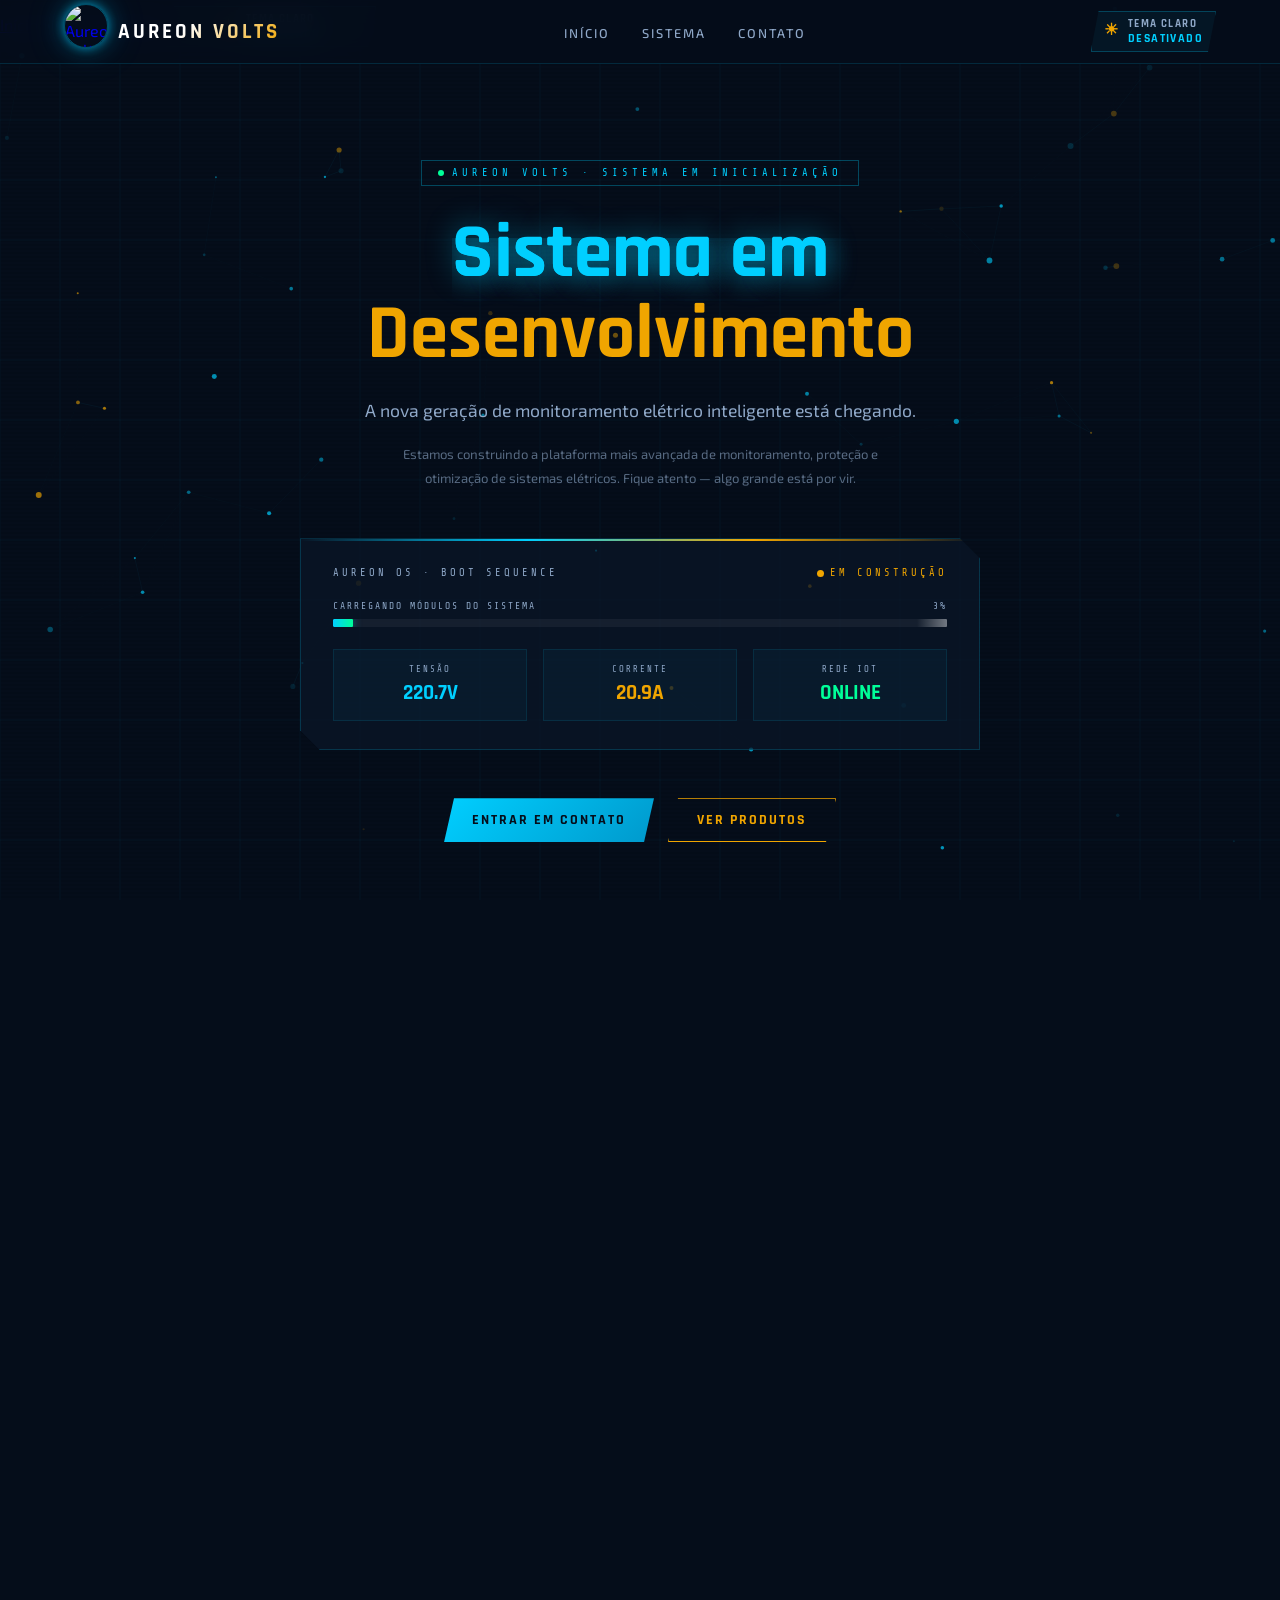
==== empresa.html @ a520a22d "Create empresa.html" ====
<!DOCTYPE html>
<html lang="pt-BR">

<head>
  <meta charset="UTF-8">
  <meta name="viewport" content="width=device-width, initial-scale=1.0, user-scalable=no">
  <title>Sistema em Desenvolvimento — Aureon Volts</title>
  <style>
    @import url('https://fonts.googleapis.com/css2?family=Rajdhani:wght@400;500;600;700&family=Exo+2:wght@300;400;500;600;700&family=Share+Tech+Mono&display=swap');

    :root {
      --electric: #00CFFF;
      --navy: #050D1A;
      --navy2: #0A1829;
      --navy3: #0F2240;
      --green: #00FF99;
      --gold: #F0A500;
      --red: #FF4D6A;
      --white: #fff;
      --gray: #8FA8C8;
      --glow-e: 0 0 12px rgba(0, 207, 255, 0.7), 0 0 40px rgba(0, 207, 255, 0.3);
      --glow-g: 0 0 12px rgba(0, 255, 153, 0.7), 0 0 40px rgba(0, 255, 153, 0.3);
      --glow-r: 0 0 12px rgba(255, 77, 106, 0.8), 0 0 40px rgba(255, 77, 106, 0.35);
    }

    *,
    *::before,
    *::after {
      box-sizing: border-box;
      margin: 0;
      padding: 0;
    }

    html,
    body {
      width: 100%;
      height: 100%;
      overflow-x: hidden;
    }

    body {
      font-family: 'Exo 2', sans-serif;
      background: var(--navy);
      color: var(--white);
    }

    /* ── BG CANVAS ── */
    #bgCanvas {
      position: fixed;
      top: 0;
      left: 0;
      width: 100%;
      height: 100%;
      z-index: 0;
      pointer-events: none;
    }

    /* ── NAV ── */
    nav {
      position: fixed;
      top: 0;
      left: 0;
      right: 0;
      z-index: 200;
      display: flex;
      align-items: center;
      justify-content: space-between;
      padding: 0 5%;
      height: 64px;
      background: rgba(5, 13, 26, 0.9);
      backdrop-filter: blur(14px);
      border-bottom: 1px solid rgba(0, 207, 255, 0.15);
    }

    .nav-logo {
      display: flex;
      align-items: center;
      gap: 10px;
      text-decoration: none;
    }

    .nav-logo img {
      width: 44px;
      height: 44px;
      border-radius: 50%;
      object-fit: cover;

      border: 1px solid rgba(0, 207, 255, 0.35);

      box-shadow:
        0 0 10px rgba(0, 207, 255, 0.6),
        0 0 25px rgba(0, 207, 255, 0.3),
        0 0 45px rgba(0, 207, 255, 0.15);

      transition: all 0.3s ease;
    }

    .nav-logo img:hover {
      transform: scale(1.08);
      box-shadow:
        0 0 15px rgba(0, 207, 255, 0.9),
        0 0 35px rgba(0, 207, 255, 0.5),
        0 0 70px rgba(0, 207, 255, 0.25);
    }

    .nav-brand {
      font-family: 'Rajdhani', sans-serif;
      font-size: 1.3rem;
      font-weight: 700;
      letter-spacing: 3px;
      background: linear-gradient(135deg, #fff 40%, var(--gold));
      -webkit-background-clip: text;
      background-clip: text;
      -webkit-text-fill-color: transparent;
      text-transform: uppercase;
    }

    .nav-links {
      display: flex;
      gap: 32px;
      list-style: none;
    }

    .nav-links a {
      color: var(--gray);
      text-decoration: none;
      font-size: 0.8rem;
      font-weight: 500;
      letter-spacing: 2px;
      text-transform: uppercase;
      transition: color 0.3s;
      position: relative;
    }

    .nav-links a::after {
      content: '';
      position: absolute;
      bottom: -4px;
      left: 0;
      right: 100%;
      height: 1px;
      background: var(--electric);
      transition: right 0.3s;
    }

    .nav-links a:hover {
      color: var(--electric);
    }

    .nav-links a:hover::after {
      right: 0;
      box-shadow: var(--glow-e);
    }

    .nav-hbg {
      display: none;
      flex-direction: column;
      gap: 5px;
      cursor: pointer;
    }

    .nav-hbg span {
      display: block;
      width: 22px;
      height: 2px;
      background: var(--electric);
      transition: all 0.3s;
    }

    /* ── HERO ── */
    #hero {
      position: relative;
      z-index: 1;
      min-height: 100vh;
      display: flex;
      align-items: center;
      justify-content: center;
      padding: 80px 5% 40px;
      text-align: center;
      flex-direction: column;
    }

    .hero-badge {
      display: inline-flex;
      align-items: center;
      gap: 8px;
      font-family: 'Share Tech Mono', monospace;
      font-size: 0.65rem;
      letter-spacing: 4px;
      color: var(--electric);
      border: 1px solid rgba(0, 207, 255, 0.3);
      padding: 6px 16px;
      margin-bottom: 28px;
      animation: badge-pulse 3s ease-in-out infinite;
    }

    .badge-dot {
      width: 6px;
      height: 6px;
      border-radius: 50%;
      background: var(--green);
      animation: blink 1.5s infinite;
    }

    @keyframes badge-pulse {

      0%,
      100% {
        box-shadow: 0 0 0 rgba(0, 207, 255, 0);
      }

      50% {
        box-shadow: 0 0 20px rgba(0, 207, 255, 0.3);
      }
    }

    @keyframes blink {

      0%,
      100% {
        opacity: 1;
      }

      50% {
        opacity: 0.2;
      }
    }

    @media (max-width: 768px) {
      .nav-logo img {
        width: 38px;
        height: 38px;
      }
    }

    .hero-title {
      font-family: 'Rajdhani', sans-serif;
      font-size: clamp(2.6rem, 6vw, 5.5rem);
      font-weight: 700;
      line-height: 1.05;
      margin-bottom: 20px;
    }

    .hero-title .t-electric {
      color: var(--electric);
      text-shadow: 0 0 30px rgba(0, 207, 255, 0.4);
    }

    .hero-title .t-gold {
      color: var(--gold);
    }

    .hero-title .glitch {
      position: relative;
      display: inline-block;
    }

    .hero-title .glitch::before,
    .hero-title .glitch::after {
      content: attr(data-text);
      position: absolute;
      top: 0;
      left: 0;
      width: 100%;
    }

    .hero-title .glitch::before {
      color: var(--electric);
      clip: rect(24px, 550px, 90px, 0);
      animation: glitch1 4s infinite;
    }

    .hero-title .glitch::after {
      color: var(--red);
      clip: rect(85px, 550px, 140px, 0);
      animation: glitch2 4s infinite;
    }

    @keyframes glitch1 {

      0%,
      94% {
        clip: rect(0, 0, 0, 0);
        transform: none;
        opacity: 0;
      }

      95% {
        clip: rect(20px, 900px, 50px, 0);
        transform: translate(-2px);
        opacity: 0.8;
      }

      96% {
        clip: rect(60px, 900px, 90px, 0);
        transform: translate(2px);
        opacity: 0.8;
      }

      97% {
        clip: rect(30px, 900px, 70px, 0);
        transform: translate(-1px);
        opacity: 0.6;
      }

      100% {
        clip: rect(0, 0, 0, 0);
        opacity: 0;
      }
    }

    @keyframes glitch2 {

      0%,
      96% {
        clip: rect(0, 0, 0, 0);
        transform: none;
        opacity: 0;
      }

      97% {
        clip: rect(50px, 900px, 80px, 0);
        transform: translate(2px);
        opacity: 0.7;
      }

      98% {
        clip: rect(10px, 900px, 40px, 0);
        transform: translate(-2px);
        opacity: 0.7;
      }

      100% {
        clip: rect(0, 0, 0, 0);
        opacity: 0;
      }
    }

    .hero-sub {
      font-size: clamp(0.9rem, 2vw, 1.1rem);
      color: var(--gray);
      line-height: 1.8;
      max-width: 640px;
      margin: 0 auto 16px;
    }

    .hero-desc {
      font-size: 0.82rem;
      color: rgba(143, 168, 200, 0.6);
      line-height: 1.8;
      max-width: 520px;
      margin: 0 auto 48px;
    }

    .footer-logo {
      width: 50px;
      height: 50px;
      border-radius: 50%;
      object-fit: cover;

      box-shadow:
        0 0 12px rgba(0, 207, 255, 0.5),
        0 0 30px rgba(0, 207, 255, 0.2);
    }

    /* ── DASHBOARD PANEL ── */
    .dashboard {
      background: rgba(10, 24, 41, 0.7);
      border: 1px solid rgba(0, 207, 255, 0.18);
      padding: 28px 32px;
      max-width: 680px;
      width: 100%;
      margin: 0 auto 48px;
      position: relative;
      clip-path: polygon(0 0, calc(100% - 20px) 0, 100% 20px, 100% 100%, 20px 100%, 0 calc(100% - 20px));
    }

    .dashboard::before {
      content: '';
      position: absolute;
      top: 0;
      left: 0;
      right: 0;
      height: 2px;
      background: linear-gradient(90deg, transparent, var(--electric), var(--gold), transparent);
    }

    .dash-header {
      display: flex;
      align-items: center;
      justify-content: space-between;
      margin-bottom: 22px;
      font-family: 'Share Tech Mono', monospace;
      font-size: 0.65rem;
      letter-spacing: 3px;
      color: var(--gray);
    }

    .dash-status {
      display: flex;
      align-items: center;
      gap: 6px;
      color: var(--gold);
    }

    .dash-status-dot {
      width: 7px;
      height: 7px;
      border-radius: 50%;
      background: var(--gold);
      animation: blink 2s infinite;
    }

    .progress-label {
      display: flex;
      justify-content: space-between;
      align-items: center;
      font-family: 'Share Tech Mono', monospace;
      font-size: 0.6rem;
      letter-spacing: 2px;
      color: var(--gray);
      margin-bottom: 8px;
    }

    .progress-track {
      width: 100%;
      height: 8px;
      background: rgba(255, 255, 255, 0.05);
      border-radius: 1px;
      overflow: hidden;
      margin-bottom: 22px;
      position: relative;
    }

    .progress-fill {
      height: 100%;
      width: 0%;
      background: linear-gradient(90deg, var(--electric), var(--green));
      border-radius: 1px;
      transition: width 0.4s ease;
      box-shadow: 0 0 8px rgba(0, 207, 255, 0.5);
    }

    .progress-scan {
      position: absolute;
      top: 0;
      right: 0;
      width: 30px;
      height: 100%;
      background: linear-gradient(90deg, transparent, rgba(255, 255, 255, 0.4));
      animation: scan 2s linear infinite;
    }

    @keyframes scan {
      0% {
        right: 100%;
      }

      100% {
        right: -30px;
      }
    }

    .dash-metrics {
      display: grid;
      grid-template-columns: repeat(3, 1fr);
      gap: 16px;
    }

    .metric {
      background: rgba(0, 207, 255, 0.04);
      border: 1px solid rgba(0, 207, 255, 0.1);
      padding: 14px 12px;
      text-align: center;
      transition: border-color 0.3s;
    }

    .metric:hover {
      border-color: rgba(0, 207, 255, 0.3);
    }

    .metric-lbl {
      font-family: 'Share Tech Mono', monospace;
      font-size: 0.56rem;
      letter-spacing: 2px;
      color: var(--gray);
      margin-bottom: 6px;
      text-transform: uppercase;
    }

    .metric-val {
      font-family: 'Rajdhani', sans-serif;
      font-size: 1.3rem;
      font-weight: 700;
      color: var(--electric);
    }

    .metric-val.gv {
      color: var(--green);
    }

    .metric-val.ov {
      color: var(--gold);
    }

    .hero-btns {
      display: flex;
      gap: 14px;
      justify-content: center;
      flex-wrap: wrap;
      margin-bottom: 32px;
    }

    .btn-p {
      padding: 13px 28px;
      background: linear-gradient(135deg, var(--electric), var(--electric-dim, #0099CC));
      color: var(--navy);
      font-family: 'Rajdhani', sans-serif;
      font-size: 0.85rem;
      font-weight: 700;
      letter-spacing: 2px;
      text-transform: uppercase;
      border: none;
      cursor: pointer;
      clip-path: polygon(10px 0%, 100% 0%, calc(100% - 10px) 100%, 0% 100%);
      transition: all 0.3s;
      text-decoration: none;
      display: inline-block;
    }

    .btn-p:hover {
      box-shadow: var(--glow-e);
      transform: translateY(-2px);
    }

    .btn-s {
      padding: 12px 28px;
      background: transparent;
      color: var(--gold);
      font-family: 'Rajdhani', sans-serif;
      font-size: 0.85rem;
      font-weight: 700;
      letter-spacing: 2px;
      text-transform: uppercase;
      cursor: pointer;
      border: 1px solid var(--gold);
      clip-path: polygon(10px 0%, 100% 0%, calc(100% - 10px) 100%, 0% 100%);
      transition: all 0.3s;
      text-decoration: none;
      display: inline-block;
    }

    .btn-s:hover {
      background: rgba(240, 165, 0, 0.1);
      box-shadow: var(--glow-g);
      transform: translateY(-2px);
    }

    /* ── GAME SECTION ── */
    #game-section {
      position: relative;
      z-index: 1;
      padding: 80px 5% 60px;
      background: linear-gradient(180deg, var(--navy) 0%, #030810 100%);
    }

    .section-label {
      font-family: 'Share Tech Mono', monospace;
      font-size: 0.68rem;
      letter-spacing: 4px;
      color: var(--electric);
      text-transform: uppercase;
      margin-bottom: 14px;
      display: flex;
      align-items: center;
      gap: 12px;
    }

    .section-label::before,
    .section-label::after {
      content: '';
      flex: 1;
      height: 1px;
      background: linear-gradient(90deg, var(--electric), transparent);
    }

    .section-label::after {
      background: linear-gradient(90deg, transparent, var(--electric));
    }

    .section-title {
      font-family: 'Rajdhani', sans-serif;
      font-size: clamp(1.6rem, 3vw, 2.6rem);
      font-weight: 700;
      text-align: center;
      margin-bottom: 8px;
    }

    .section-title span {
      color: var(--electric);
    }

    .section-sub {
      text-align: center;
      color: var(--gray);
      font-size: 0.85rem;
      margin-bottom: 40px;
    }

    /* GAME CONTROLS INFO */
    .game-controls-info {
      display: flex;
      align-items: center;
      justify-content: center;
      gap: 20px;
      flex-wrap: wrap;
      margin-bottom: 24px;
    }

    .ctrl-chip {
      display: flex;
      align-items: center;
      gap: 8px;
      font-family: 'Share Tech Mono', monospace;
      font-size: 0.6rem;
      letter-spacing: 2px;
      color: var(--gray);
      background: rgba(0, 207, 255, 0.05);
      border: 1px solid rgba(0, 207, 255, 0.12);
      padding: 6px 14px;
    }

    .ctrl-key {
      background: rgba(0, 207, 255, 0.1);
      border: 1px solid rgba(0, 207, 255, 0.3);
      padding: 2px 8px;
      color: var(--electric);
      font-size: 0.65rem;
    }

    /* GAME CONTAINER */
    .game-wrapper {
      max-width: 900px;
      margin: 0 auto;
      background: rgba(3, 8, 16, 0.95);
      border: 1px solid rgba(0, 207, 255, 0.2);
      position: relative;
      overflow: hidden;
      clip-path: polygon(0 0, calc(100% - 24px) 0, 100% 24px, 100% 100%, 24px 100%, 0 calc(100% - 24px));
    }

    .game-wrapper::before {
      content: '';
      position: absolute;
      top: 0;
      left: 0;
      right: 0;
      height: 3px;
      background: linear-gradient(90deg, transparent, var(--electric), var(--green), var(--electric), transparent);
      animation: topline 3s linear infinite;
    }

    @keyframes topline {
      0% {
        opacity: 1;
      }

      50% {
        opacity: 0.5;
      }

      100% {
        opacity: 1;
      }
    }

    /* Game HUD */
    .game-hud {
      display: flex;
      align-items: center;
      justify-content: space-between;
      padding: 10px 20px;
      background: rgba(0, 0, 0, 0.4);
      border-bottom: 1px solid rgba(0, 207, 255, 0.1);
      font-family: 'Share Tech Mono', monospace;
      font-size: 0.65rem;
    }

    .hud-score {
      color: var(--electric);
      letter-spacing: 3px;
    }

    .hud-best {
      color: var(--gold);
      letter-spacing: 3px;
    }

    .hud-level {
      color: var(--green);
      letter-spacing: 3px;
    }

    /* Game Canvas */
    #gameCanvas {
      display: block;
      width: 100%;
      height: 220px;
      cursor: pointer;
      -webkit-tap-highlight-color: transparent;
    }

    /* DIAG OVERLAY */
    .diag-overlay {
      position: absolute;
      top: 0;
      left: 0;
      width: 100%;
      height: 100%;
      background: rgba(3, 8, 16, 0.95);
      z-index: 10;
      display: flex;
      flex-direction: column;
      align-items: center;
      justify-content: center;
      padding: 24px;
    }

    .diag-title {
      font-family: 'Rajdhani', sans-serif;
      font-size: 1.4rem;
      font-weight: 700;
      color: var(--electric);
      letter-spacing: 3px;
      margin-bottom: 18px;
      text-align: center;
    }

    .diag-lines {
      width: 100%;
      max-width: 400px;
      display: flex;
      flex-direction: column;
      gap: 6px;
      margin-bottom: 24px;
    }

    .diag-line {
      display: flex;
      align-items: center;
      gap: 10px;
      font-family: 'Share Tech Mono', monospace;
      font-size: 0.6rem;
      letter-spacing: 2px;
      color: var(--gray);
    }

    .diag-bar-track {
      flex: 1;
      height: 3px;
      background: rgba(255, 255, 255, 0.05);
      border-radius: 1px;
      overflow: hidden;
    }

    .diag-bar-fill {
      height: 100%;
      width: 0%;
      background: var(--electric);
      border-radius: 1px;
      transition: width 0.4s ease;
    }

    .diag-bar-fill.gold {
      background: var(--gold);
    }

    .diag-bar-fill.green {
      background: var(--green);
    }

    .diag-start-btn {
      padding: 14px 36px;
      background: linear-gradient(135deg, var(--electric), #0099CC);
      color: var(--navy);
      font-family: 'Rajdhani', sans-serif;
      font-size: 1rem;
      font-weight: 700;
      letter-spacing: 3px;
      text-transform: uppercase;
      border: none;
      cursor: pointer;
      clip-path: polygon(12px 0%, 100% 0%, calc(100% - 12px) 100%, 0% 100%);
      transition: all 0.3s;
      animation: pulse-btn 2s ease-in-out infinite;
    }

    .diag-start-btn:hover {
      box-shadow: var(--glow-e);
      transform: scale(1.04);
      animation: none;
    }

    @keyframes pulse-btn {

      0%,
      100% {
        box-shadow: none;
      }

      50% {
        box-shadow: var(--glow-e);
      }
    }

    /* GAME OVER OVERLAY */
    .gameover-overlay {
      position: absolute;
      top: 0;
      left: 0;
      width: 100%;
      height: 100%;
      background: rgba(3, 8, 16, 0.96);
      z-index: 10;
      display: none;
      flex-direction: column;
      align-items: center;
      justify-content: center;
      padding: 24px;
    }

    .gameover-overlay.show {
      display: flex;
    }

    .go-glitch {
      font-family: 'Rajdhani', sans-serif;
      font-size: 1.8rem;
      font-weight: 700;
      color: var(--red);
      letter-spacing: 4px;
      text-align: center;
      margin-bottom: 8px;
      animation: go-glitch 0.3s steps(2) infinite;
    }

    @keyframes go-glitch {
      0% {
        clip-path: polygon(0 0, 100% 0, 100% 33%, 0 33%);
        transform: translate(-2px);
      }

      33% {
        clip-path: polygon(0 33%, 100% 33%, 100% 66%, 0 66%);
        transform: translate(2px);
      }

      66% {
        clip-path: polygon(0 66%, 100% 66%, 100% 100%, 0 100%);
        transform: none;
      }
    }

    .go-sub {
      font-family: 'Share Tech Mono', monospace;
      font-size: 0.65rem;
      color: var(--gray);
      letter-spacing: 3px;
      margin-bottom: 20px;
    }

    .go-scores {
      display: flex;
      gap: 32px;
      margin-bottom: 24px;
    }

    .go-score-item {
      text-align: center;
    }

    .go-score-val {
      font-family: 'Rajdhani', sans-serif;
      font-size: 1.8rem;
      font-weight: 700;
      color: var(--electric);
    }

    .go-score-lbl {
      font-family: 'Share Tech Mono', monospace;
      font-size: 0.55rem;
      color: var(--gray);
      letter-spacing: 2px;
    }

    .restart-btn {
      padding: 12px 32px;
      background: transparent;
      color: var(--electric);
      font-family: 'Rajdhani', sans-serif;
      font-size: 0.9rem;
      font-weight: 700;
      letter-spacing: 3px;
      text-transform: uppercase;
      cursor: pointer;
      border: 1px solid var(--electric);
      clip-path: polygon(10px 0%, 100% 0%, calc(100% - 10px) 100%, 0% 100%);
      transition: all 0.3s;
    }

    .restart-btn:hover {
      background: rgba(0, 207, 255, 0.1);
      box-shadow: var(--glow-e);
    }

    /* GAME GROUND FX */
    .game-ground {
      height: 28px;
      background: rgba(0, 0, 0, 0.3);
      border-top: 1px solid rgba(0, 207, 255, 0.15);
      overflow: hidden;
      position: relative;
    }

    .ground-circuit {
      position: absolute;
      top: 0;
      left: 0;
      width: 200%;
      height: 100%;
      background: repeating-linear-gradient(90deg, transparent, transparent 40px, rgba(0, 207, 255, 0.08) 40px, rgba(0, 207, 255, 0.08) 41px);
      animation: ground-scroll 4s linear infinite;
    }

    @keyframes ground-scroll {
      0% {
        transform: translateX(0);
      }

      100% {
        transform: translateX(-50%);
      }
    }

    /* ── SCANLINES overlay ── */
    .scanlines {
      position: fixed;
      top: 0;
      left: 0;
      width: 100%;
      height: 100%;
      z-index: 0;
      pointer-events: none;
      background: repeating-linear-gradient(0deg, transparent, transparent 2px, rgba(0, 0, 0, 0.04) 2px, rgba(0, 0, 0, 0.04) 4px);
    }

    /* ── FOOTER ── */
    footer {
      position: relative;
      z-index: 1;
      background: rgba(5, 13, 26, 0.97);
      border-top: 1px solid rgba(0, 207, 255, 0.1);
      padding: 32px 5%;
      text-align: center;
    }

    .footer-logo {
      display: flex;
      align-items: center;
      justify-content: center;
      gap: 10px;
      margin-bottom: 12px;
    }

    .footer-logo img {
      height: 36px;
      width: 36px;
      object-fit: contain;
    }

    .footer-slogan {
      font-family: 'Share Tech Mono', monospace;
      font-size: 0.62rem;
      letter-spacing: 3px;
      color: var(--electric);
      opacity: 0.7;
      margin-bottom: 16px;
    }

    .footer-links {
      display: flex;
      gap: 24px;
      justify-content: center;
      flex-wrap: wrap;
      margin-bottom: 16px;
    }

    .footer-links a {
      color: var(--gray);
      text-decoration: none;
      font-size: 0.78rem;
      transition: color 0.2s;
    }

    .footer-links a:hover {
      color: var(--electric);
    }

    .footer-copy {
      font-family: 'Share Tech Mono', monospace;
      font-size: 0.6rem;
      color: rgba(143, 168, 200, 0.35);
      letter-spacing: 2px;
    }

    /* ── RESPONSIVE ── */
    @media(max-width:640px) {
      .nav-links {
        display: none;
      }

      .nav-hbg {
        display: flex;
      }

      .dash-metrics {
        grid-template-columns: repeat(3, 1fr);
      }

      #gameCanvas {
        height: 180px;
      }

      .go-scores {
        gap: 20px;
      }
    }
  
    /* === AUREON MOBILE + THEME FIXES === */
    .theme-toggle {
      display: inline-flex;
      align-items: center;
      gap: 9px;
      min-height: 36px;
      padding: 7px 12px;
      border: 1px solid rgba(0, 207, 255, 0.25);
      background: rgba(0, 207, 255, 0.05);
      color: var(--white);
      font-family: 'Rajdhani', sans-serif;
      font-weight: 700;
      letter-spacing: 1.4px;
      text-transform: uppercase;
      cursor: pointer;
      transition: all 0.25s ease;
      clip-path: polygon(8px 0%, 100% 0%, calc(100% - 8px) 100%, 0% 100%);
      -webkit-tap-highlight-color: transparent;
    }

    .theme-toggle:hover {
      border-color: var(--electric);
      background: rgba(0, 207, 255, 0.1);
      box-shadow: 0 0 18px rgba(0, 207, 255, 0.18);
    }

    .theme-icon {
      color: var(--gold);
      font-size: 1rem;
      line-height: 1;
    }

    .theme-copy {
      display: flex;
      flex-direction: column;
      align-items: flex-start;
      line-height: 1;
      gap: 3px;
    }

    .theme-copy span {
      font-size: 0.66rem;
      color: var(--gray);
    }

    .theme-copy strong {
      font-size: 0.72rem;
      color: var(--electric);
    }

    .mobile-theme-toggle {
      margin-top: 6px;
      min-width: 210px;
      justify-content: center;
    }

    body.light-theme {
      --navy: #F4F8FC;
      --navy-mid: #FFFFFF;
      --navy-light: #E7F0FA;
      --white: #071321;
      --gray: #415B78;
      --glow-blue: 0 0 18px rgba(0, 153, 204, 0.2), 0 0 44px rgba(0, 153, 204, 0.1);
      --glow-gold: 0 0 18px rgba(184, 122, 0, 0.22), 0 0 44px rgba(184, 122, 0, 0.1);
      background: var(--navy);
      color: var(--white);
    }

    body.light-theme nav,
    body.light-theme footer {
      background: rgba(255, 255, 255, 0.92);
      border-color: rgba(0, 153, 204, 0.22);
    }

    body.light-theme .nav-mobile,
    body.light-theme .nav-mobile-overlay.open {
      background: rgba(244, 248, 252, 0.98);
    }

    body.light-theme .nav-brand {
      background: linear-gradient(135deg, #071321 38%, var(--gold));
      background-clip: text;
      -webkit-background-clip: text;
      -webkit-text-fill-color: transparent;
    }

    body.light-theme .card,
    body.light-theme .produto-card,
    body.light-theme .canal-card,
    body.light-theme .form-container,
    body.light-theme .rede-item,
    body.light-theme .indicator,
    body.light-theme .stat,
    body.light-theme .beneficio-card,
    body.light-theme .proximo-card,
    body.light-theme .launch-card,
    body.light-theme .dashboard,
    body.light-theme .dash-card,
    body.light-theme .demo-container,
    body.light-theme .demo-metric,
    body.light-theme .demo-chart-box,
    body.light-theme .alert-item {
      background: rgba(255, 255, 255, 0.82);
      border-color: rgba(0, 153, 204, 0.18);
    }

    body.light-theme .hero-grid-bg,
    body.light-theme .tech-grid {
      opacity: 0.7;
    }

    body.light-theme #particles-canvas,
    body.light-theme #bgCanvas {
      opacity: 0.22;
    }

    body.light-theme .btn-primary,
    body.light-theme .card-btn,
    body.light-theme .launch-btn,
    body.light-theme .btn-submit {
      color: #04101c;
    }

    body.light-theme .theme-toggle[aria-pressed='true'] {
      background: rgba(240, 165, 0, 0.12);
      border-color: rgba(240, 165, 0, 0.5);
    }

    nav .nav-hamburger,
    nav .nav-hbg {
      position: relative;
      z-index: 310;
      width: 34px;
      height: 34px;
      align-items: center;
      justify-content: center;
      border: 0;
      background: transparent;
      padding: 0;
      -webkit-tap-highlight-color: transparent;
    }

    .nav-hamburger.open span:nth-child(1),
    .nav-hbg.open span:nth-child(1) {
      transform: translateY(7px) rotate(45deg);
    }

    .nav-hamburger.open span:nth-child(2),
    .nav-hbg.open span:nth-child(2) {
      opacity: 0;
    }

    .nav-hamburger.open span:nth-child(3),
    .nav-hbg.open span:nth-child(3) {
      transform: translateY(-7px) rotate(-45deg);
    }

    .nav-mobile {
      z-index: 260;
    }

    body.menu-open {
      overflow: hidden;
    }

    .card-media {
      min-height: 190px;
    }

    .card-badge {
      max-width: calc(100% - 24px);
      white-space: nowrap;
      z-index: 3;
      transform-origin: top right;
    }

    .demo-super-title {
      display: block;
      max-width: min(900px, calc(100vw - 32px));
      margin-left: auto;
      margin-right: auto;
      overflow-wrap: anywhere;
      background-clip: text;
      -webkit-background-clip: text;
      color: var(--electric);
    }

    .boot-sequence {
      width: min(680px, 100%);
      margin: 0 auto;
    }

    .boot-progress {
      width: 100%;
      max-width: 680px;
      margin-left: auto;
      margin-right: auto;
      border-radius: 999px;
      box-shadow: inset 0 0 0 1px rgba(0, 207, 255, 0.14);
    }

    .boot-fill {
      max-width: 100%;
      border-radius: inherit;
    }

    @media (max-width: 900px) {
      nav .theme-toggle:not(.mobile-theme-toggle) {
        display: none;
      }
    }

    @media (max-width: 768px) {
      .nav-mobile {
        padding: 24px;
      }

      .nav-mobile.open {
        display: flex;
      }

      .nav-mobile a {
        text-align: center;
      }

      .card-media {
        height: 180px;
        min-height: 180px;
        padding-top: 30px;
      }

      .card-badge {
        top: 10px;
        right: 10px;
        font-size: 0.62rem;
        letter-spacing: 1px;
        padding: 4px 10px;
      }

      .card-badge.lancamento {
        animation-name: firePulseCompact;
      }

      .demo-super-title {
        font-size: clamp(1.35rem, 8vw, 2.2rem);
        letter-spacing: 2px;
        line-height: 1.1;
        padding: 0 6px;
      }

      .demo-super-sub {
        padding: 0 10px;
        font-size: 0.92rem;
      }

      .boot-line {
        font-size: 0.72rem;
        letter-spacing: 1.4px;
        line-height: 1.5;
      }

      .boot-progress {
        height: 7px;
      }
    }

    @keyframes firePulseCompact {
      0%, 100% {
        transform: scale(1);
        filter: brightness(1);
        box-shadow: 0 0 10px rgba(255, 90, 0, 0.38);
      }

      50% {
        transform: scale(1.025);
        filter: brightness(1.25) saturate(1.35);
        box-shadow: 0 0 18px rgba(255, 80, 0, 0.55);
      }
    }
  </style>
</head>

<body>

  <div class="scanlines"></div>
  <canvas id="bgCanvas"></canvas>

  <!-- ══ NAV ══ -->
  <nav>
    <a href="index.html" class="nav-logo">
      <img src="LOGO_PLACEHOLDER" alt="Aureon Volts" class="footer-logo">
      <span class="nav-brand">Aureon Volts</span>
    </a>
    <ul class="nav-links">
      <li><a href="index.html">Início</a></li>
      <li><a href="#game-section">Sistema</a></li>
      <li><a href="contato.html">Contato</a></li>
    </ul>
        <button class="theme-toggle" type="button" data-theme-toggle aria-pressed="false" aria-label="Ativar tema claro">
      <span class="theme-icon">☀</span>
      <span class="theme-copy"><span>Tema claro</span><strong class="theme-state">Desativado</strong></span>
    </button>
    <div class="nav-hbg" id="burger"><span></span><span></span><span></span></div>
  </nav>
  <div class="nav-mobile" id="mobileMenu">
    <a href="index.html" onclick="closeMobile()">Início</a>
    <a href="#game-section" onclick="closeMobile()">Sistema</a>
    <a href="contato.html" onclick="closeMobile()">Contato</a>
    <button class="theme-toggle mobile-theme-toggle" type="button" data-theme-toggle aria-pressed="false" aria-label="Ativar tema claro">
      <span class="theme-icon">☀</span>
      <span class="theme-copy"><span>Tema claro</span><strong class="theme-state">Desativado</strong></span>
    </button>
  </div>

  <!-- ══ HERO ══ -->
  <section id="hero">
    <div class="hero-badge">
      <span class="badge-dot"></span>
      AUREON VOLTS · SISTEMA EM INICIALIZAÇÃO
    </div>

    <h1 class="hero-title">
      <span class="glitch t-electric" data-text="Sistema em">Sistema em</span><br>
      <span class="t-gold">Desenvolvimento</span>
    </h1>

    <p class="hero-sub">A nova geração de monitoramento elétrico inteligente está chegando.</p>
    <p class="hero-desc">Estamos construindo a plataforma mais avançada de monitoramento, proteção e otimização de
      sistemas elétricos. Fique atento — algo grande está por vir.</p>

    <!-- Dashboard -->
    <div class="dashboard">
      <div class="dash-header">
        <span>AUREON OS · BOOT SEQUENCE</span>
        <span class="dash-status"><span class="dash-status-dot"></span> EM CONSTRUÇÃO</span>
      </div>
      <div class="progress-label">
        <span>CARREGANDO MÓDULOS DO SISTEMA</span>
        <span id="progPct">0%</span>
      </div>
      <div class="progress-track">
        <div class="progress-fill" id="progFill"></div>
        <div class="progress-scan"></div>
      </div>
      <div class="dash-metrics">
        <div class="metric">
          <div class="metric-lbl">Tensão</div>
          <div class="metric-val" id="m-tensao">—</div>
        </div>
        <div class="metric">
          <div class="metric-lbl">Corrente</div>
          <div class="metric-val ov" id="m-corrente">—</div>
        </div>
        <div class="metric">
          <div class="metric-lbl">Rede IoT</div>
          <div class="metric-val gv" id="m-iot">—</div>
        </div>
      </div>
    </div>

    <div class="hero-btns">
      <a href="contato.html" class="btn-p">Entrar em Contato</a>
      <a href="produtos.html" class="btn-s">Ver Produtos</a>
    </div>
  </section>

  <!-- ══ GAME SECTION ══ -->
  <section id="game-section">
    <div class="section-label">Mini Jogo Exclusivo</div>
    <h2 class="section-title">⚡ <span>Pulso Elétrico</span> Runner</h2>
    <p class="section-sub">Controle o pulso de energia e desvie das falhas elétricas enquanto o sistema finaliza o
      carregamento.</p>

    <div class="game-controls-info">
      <div class="ctrl-chip"><span class="ctrl-key">ESPAÇO</span> Pular</div>
      <div class="ctrl-chip"><span class="ctrl-key">↑</span> Pular</div>
      <div class="ctrl-chip"><span class="ctrl-key">TOQUE</span> Pular</div>
      <div class="ctrl-chip"><span class="ctrl-key">CLIQUE</span> Pular</div>
    </div>

    <div class="game-wrapper" id="gameWrapper">
      <!-- HUD -->
      <div class="game-hud">
        <span class="hud-score">EFICIÊNCIA: <span id="scoreDisplay">0</span></span>
        <span class="hud-level">NÍVEL: <span id="levelDisplay">1</span></span>
        <span class="hud-best">RECORDE: <span id="bestDisplay">0</span></span>
      </div>

      <!-- Canvas -->
      <canvas id="gameCanvas"></canvas>

      <!-- Ground decoration -->
      <div class="game-ground">
        <div class="ground-circuit"></div>
      </div>

      <!-- DIAGNOSTIC OVERLAY -->
      <div class="diag-overlay" id="diagOverlay">
        <div class="diag-title">⚡ DIAGNÓSTICO ENERGÉTICO</div>
        <div class="diag-lines">
          <div class="diag-line">
            <span style="width:120px;flex-shrink:0">REDE ELÉTRICA</span>
            <div class="diag-bar-track">
              <div class="diag-bar-fill" id="db1"></div>
            </div>
            <span id="db1v" style="width:34px;text-align:right">0%</span>
          </div>
          <div class="diag-line">
            <span style="width:120px;flex-shrink:0">TENSÃO ESTÁVEL</span>
            <div class="diag-bar-track">
              <div class="diag-bar-fill gold" id="db2"></div>
            </div>
            <span id="db2v" style="width:34px;text-align:right">0%</span>
          </div>
          <div class="diag-line">
            <span style="width:120px;flex-shrink:0">PROTEÇÃO ATIVA</span>
            <div class="diag-bar-track">
              <div class="diag-bar-fill green" id="db3"></div>
            </div>
            <span id="db3v" style="width:34px;text-align:right">0%</span>
          </div>
          <div class="diag-line">
            <span style="width:120px;flex-shrink:0">IoT SINCRONIZ.</span>
            <div class="diag-bar-track">
              <div class="diag-bar-fill" id="db4"></div>
            </div>
            <span id="db4v" style="width:34px;text-align:right">0%</span>
          </div>
        </div>
        <button class="diag-start-btn" id="startBtn">▶ INICIAR SIMULAÇÃO</button>
      </div>

      <!-- GAME OVER OVERLAY -->
      <div class="gameover-overlay" id="gameOver">
        <div class="go-glitch">FALHA DE SISTEMA</div>
        <div class="go-sub">DETECTADO · ERRO CRÍTICO NA REDE</div>
        <div class="go-scores">
          <div class="go-score-item">
            <div class="go-score-val" id="finalScore">0</div>
            <div class="go-score-lbl">EFICIÊNCIA</div>
          </div>
          <div class="go-score-item">
            <div class="go-score-val" id="finalBest">0</div>
            <div class="go-score-lbl">RECORDE</div>
          </div>
        </div>
        <button class="restart-btn" id="restartBtn">↺ REINICIAR REDE</button>
      </div>
    </div>
  </section>

  <!-- ══ FOOTER ══ -->
  <footer>
    <div class="footer-logo">
      <img src="LOGO_PLACEHOLDER" alt="Aureon Volts">
      <span class="nav-brand">Aureon Volts</span>
    </div>
    <div class="footer-slogan">MONITORAMENTO • PROTEÇÃO • OTIMIZAÇÃO</div>
    <div class="footer-links">
      <a href="index.html">Início</a>
      <a href="produtos.html">Produtos</a>
      <a href="contato.html">Contato</a>
      <a href="mailto:aureon.volts@gmail.com">aureon.volts@gmail.com</a>
      <a href="https://www.instagram.com/aureon.volts/" target="_blank">@aureon.volts</a>
    </div>
    <div class="footer-copy">© 2024 AUREON VOLTS · TODOS OS DIREITOS RESERVADOS · V2.4.1</div>
  </footer>

  <script>
    /* ════════════════════════════════
       LOGO INJECTION
    ════════════════════════════════ */
    const LOGO_URL = "https://i.ibb.co/Csp9CF32/imagem-2026-06-16-161133298.png";

    document.querySelectorAll('img[src="LOGO_PLACEHOLDER"]').forEach(img => {
      img.src = LOGO_URL;
    });
    /* ════════════════════════════════
       BG PARTICLES (IoT Graph style)
    ════════════════════════════════ */
    const bgC = document.getElementById('bgCanvas');
    const bgX = bgC.getContext('2d');
    let BW, BH;
    function resizeBg() {
      BW = bgC.width = window.innerWidth;
      BH = bgC.height = window.innerHeight;
    }
    resizeBg();
    window.addEventListener('resize', resizeBg);

    const nodes = [];
    for (let i = 0; i < 55; i++) {
      nodes.push({
        x: Math.random() * BW, y: Math.random() * BH,
        vx: (Math.random() - 0.5) * 0.35, vy: (Math.random() - 0.5) * 0.35,
        r: Math.random() * 2 + 1,
        c: Math.random() > 0.65 ? [240, 165, 0] : [0, 207, 255],
        pulse: Math.random() * Math.PI * 2
      });
    }
    function drawBg() {
      bgX.clearRect(0, 0, BW, BH);
      // subtle grid
      bgX.strokeStyle = 'rgba(0,207,255,0.04)';
      bgX.lineWidth = 1;
      for (let x = 0; x < BW; x += 60) { bgX.beginPath(); bgX.moveTo(x, 0); bgX.lineTo(x, BH); bgX.stroke(); }
      for (let y = 0; y < BH; y += 60) { bgX.beginPath(); bgX.moveTo(0, y); bgX.lineTo(BW, y); bgX.stroke(); }

      const t = Date.now() * 0.001;
      nodes.forEach(n => {
        n.x += n.vx; n.y += n.vy; n.pulse += 0.04;
        if (n.x < 0) n.x = BW; if (n.x > BW) n.x = 0;
        if (n.y < 0) n.y = BH; if (n.y > BH) n.y = 0;
        const alpha = 0.4 + 0.3 * Math.sin(n.pulse);
        bgX.beginPath(); bgX.arc(n.x, n.y, n.r, 0, Math.PI * 2);
        bgX.fillStyle = `rgba(${n.c[0]},${n.c[1]},${n.c[2]},${alpha})`;
        bgX.fill();
      });
      for (let i = 0; i < nodes.length; i++) {
        for (let j = i + 1; j < nodes.length; j++) {
          const dx = nodes[i].x - nodes[j].x, dy = nodes[i].y - nodes[j].y;
          const d = Math.sqrt(dx * dx + dy * dy);
          if (d < 130) {
            bgX.beginPath();
            bgX.strokeStyle = `rgba(0,207,255,${0.07 * (1 - d / 130)})`;
            bgX.lineWidth = 0.8;
            bgX.moveTo(nodes[i].x, nodes[i].y);
            bgX.lineTo(nodes[j].x, nodes[j].y);
            bgX.stroke();
          }
        }
      }
      requestAnimationFrame(drawBg);
    }
    drawBg();

    /* ════════════════════════════════
       DASHBOARD LIVE METRICS
    ════════════════════════════════ */
    function rnd(a, b, d = 1) { return (Math.random() * (b - a) + a).toFixed(d); }
    function updateMetrics() {
      document.getElementById('m-tensao').textContent = rnd(218, 222) + 'V';
      document.getElementById('m-corrente').textContent = rnd(14, 22) + 'A';
      const iotStates = ['OFFLINE', 'SYNC...', 'ONLINE'];
      const si = Math.floor(Math.random() * 3);
      const el = document.getElementById('m-iot');
      el.textContent = iotStates[si];
      el.style.color = si === 2 ? 'var(--green)' : si === 1 ? 'var(--gold)' : 'var(--red)';
    }
    setInterval(updateMetrics, 2200); updateMetrics();

    /* Progress bar simulation */
    let progVal = 0;
    const steps = [
      'INICIALIZANDO KERNEL...',
      'CARREGANDO DRIVERS ELÉTRICOS...',
      'CALIBRANDO SENSORES...',
      'VERIFICANDO REDE IoT...',
      'MÓDULOS DE IA CARREGANDO...',
      'COMPILANDO ALGORITMOS...',
      'SINCRONIZANDO NUVEM...',
      'AJUSTANDO PARÂMETROS...'
    ];
    let stepIdx = 0;
    function advanceProgress() {
      if (progVal >= 73) return;
      const inc = Math.random() * 4 + 1;
      progVal = Math.min(73, progVal + inc);
      document.getElementById('progFill').style.width = progVal + '%';
      document.getElementById('progPct').textContent = Math.round(progVal) + '%';
      stepIdx = (stepIdx + 1) % steps.length;
      const delay = Math.random() * 600 + 300;
      setTimeout(advanceProgress, delay);
    }
    setTimeout(advanceProgress, 800);

    /* ════════════════════════════════
       DIAGNOSTIC ANIMATION
    ════════════════════════════════ */
    function runDiag() {
      const bars = [
        { bar: 'db1', val: 'db1v', target: 94 },
        { bar: 'db2', val: 'db2v', target: 87 },
        { bar: 'db3', val: 'db3v', target: 100 },
        { bar: 'db4', val: 'db4v', target: 78 },
      ];
      bars.forEach((b, i) => {
        setTimeout(() => {
          let v = 0;
          const iv = setInterval(() => {
            v = Math.min(b.target, v + Math.random() * 8 + 2);
            document.getElementById(b.bar).style.width = v + '%';
            document.getElementById(b.val).textContent = Math.round(v) + '%';
            if (v >= b.target) clearInterval(iv);
          }, 40);
        }, i * 350);
      });
    }

    document.getElementById('startBtn').addEventListener('click', () => {
      document.getElementById('diagOverlay').style.display = 'none';
      startGame();
    });

    /* ════════════════════════════════
       MINI GAME ENGINE
    ════════════════════════════════ */
    const gc = document.getElementById('gameCanvas');
    const gx = gc.getContext('2d');
    let GW, GH, GROUND, scale;

    function resizeGame() {
      GW = gc.width = gc.offsetWidth;
      GH = gc.height = gc.offsetHeight;
      scale = GW / 900;
      GROUND = GH - 10;
    }

    let gameRunning = false, gameFrame = 0, score = 0, best = 0, speed = 0, level = 1;
    let obstacles = [], powerups = [], particles = [];
    let player, lastObs = 0, lastPow = 0;

    /* Player */
    function initPlayer() {
      const s = Math.max(28, 34 * scale);
      player = {
        x: 80 * scale, y: GROUND - s,
        w: s * 0.7, h: s,
        vy: 0, jumping: false, doubleJump: false,
        trail: [], shieldTime: 0,
        glow: 0
      };
    }

    function jump() {
      if (!gameRunning) return;
      if (!player.jumping) {
        player.vy = -14 * Math.max(0.8, scale);
        player.jumping = true;
        player.doubleJump = false;
        spawnParticles(player.x + player.w / 2, player.y + player.h, 6, '#00CFFF');
      } else if (!player.doubleJump) {
        player.vy = -11 * Math.max(0.8, scale);
        player.doubleJump = true;
        spawnParticles(player.x + player.w / 2, player.y + player.h, 8, '#00FF99');
      }
    }

    /* Obstacles — electric themed */
    const OBS_TYPES = [
      { id: 'overload', color: '#FF4D6A', color2: '#FF0040', label: '⚠', w: 22, h: 44, pulseColor: 'rgba(255,77,106,0.4)' },
      { id: 'spike', color: '#F0A500', color2: '#FF8C00', label: '▲', w: 18, h: 50, pulseColor: 'rgba(240,165,0,0.4)' },
      { id: 'arc', color: '#00CFFF', color2: '#0080FF', label: '⚡', w: 26, h: 38, pulseColor: 'rgba(0,207,255,0.4)' },
      { id: 'short', color: '#FF4D6A', color2: '#FF8800', label: '💥', w: 34, h: 28, pulseColor: 'rgba(255,77,106,0.3)' },
      { id: 'cable', color: '#F0A500', color2: '#00CFFF', label: '⌇', w: 16, h: 56, pulseColor: 'rgba(0,207,255,0.3)' },
      { id: 'trafo', color: '#8FA8C8', color2: '#445577', label: '▮', w: 40, h: 36, pulseColor: 'rgba(143,168,200,0.2)' },
    ];
    const POW_TYPES = [
      { id: 'stab', color: '#00FF99', label: '⊕', label2: '+ESTAB' },
      { id: 'efic', color: '#00CFFF', label: '★', label2: '+EFIC' },
      { id: 'shield', color: '#F0A500', label: '◈', label2: '+PROT' },
    ];

    function spawnObstacle() {
      const t = OBS_TYPES[Math.floor(Math.random() * OBS_TYPES.length)];
      const sw = t.w * Math.max(0.8, scale);
      const sh = t.h * Math.max(0.8, scale);
      // chance of double obstacle at higher levels
      const count = level >= 3 && Math.random() < 0.25 ? 2 : 1;
      for (let i = 0; i < count; i++) {
        obstacles.push({
          x: GW + i * sw * 1.6,
          y: GROUND - sh,
          w: sw, h: sh,
          type: t, pulse: 0
        });
      }
    }

    function spawnPowerup() {
      const t = POW_TYPES[Math.floor(Math.random() * POW_TYPES.length)];
      const s = 22 * Math.max(0.8, scale);
      powerups.push({
        x: GW,
        y: GROUND - s - (GROUND * 0.28),
        w: s, h: s, type: t, pulse: 0
      });
    }

    function spawnParticles(x, y, n, color) {
      for (let i = 0; i < n; i++) {
        particles.push({
          x, y,
          vx: (Math.random() - 0.5) * 5,
          vy: (Math.random() - 0.5) * 5 - 2,
          life: 1, color,
          size: Math.random() * 3 + 1
        });
      }
    }

    function startGame() {
      resizeGame();
      initPlayer();
      obstacles = []; powerups = []; particles = [];
      score = 0; gameFrame = 0; speed = 3.5; level = 1;
      lastObs = 0; lastPow = 0;
      gameRunning = true;
      document.getElementById('gameOver').classList.remove('show');
      gameLoop();
    }

    function endGame() {
      gameRunning = false;
      if (score > best) best = score;
      document.getElementById('finalScore').textContent = score;
      document.getElementById('finalBest').textContent = best;
      document.getElementById('bestDisplay').textContent = best;
      document.getElementById('gameOver').classList.add('show');
    }

    function aabb(a, b) {
      const pad = 6 * scale;
      return a.x + pad < b.x + b.w - pad &&
        a.x + a.w - pad > b.x + pad &&
        a.y + pad < b.y + b.h - pad &&
        a.y + a.h - pad > b.y + pad;
    }

    function drawPlayer() {
      const px = player.x, py = player.y, pw = player.w, ph = player.h;
      const cx = px + pw / 2, cy = py + ph / 2;

      // trail
      player.trail.push({ x: cx, y: cy, a: 0.8 });
      if (player.trail.length > 10) player.trail.shift();
      player.trail.forEach((t, i) => {
        t.a *= 0.82;
        const r = (i / player.trail.length) * (pw * 0.35);
        gx.beginPath(); gx.arc(t.x, t.y, r, 0, Math.PI * 2);
        gx.fillStyle = `rgba(0,207,255,${t.a * 0.3})`; gx.fill();
      });

      // body glow
      const glowR = pw * 1.2 + Math.sin(Date.now() * 0.006) * 4;
      const grd = gx.createRadialGradient(cx, cy, 0, cx, cy, glowR);
      grd.addColorStop(0, 'rgba(0,207,255,0.25)');
      grd.addColorStop(1, 'rgba(0,207,255,0)');
      gx.beginPath(); gx.arc(cx, cy, glowR, 0, Math.PI * 2);
      gx.fillStyle = grd; gx.fill();

      // shield
      if (player.shieldTime > 0) {
        gx.beginPath(); gx.arc(cx, cy, pw * 0.9, 0, Math.PI * 2);
        gx.strokeStyle = `rgba(240,165,0,${0.6 + 0.4 * Math.sin(Date.now() * 0.01)})`;
        gx.lineWidth = 2 * scale; gx.stroke();
      }

      // body (lightning bolt shape)
      gx.save();
      gx.translate(cx, cy);
      gx.shadowColor = '#00CFFF'; gx.shadowBlur = 16;
      gx.strokeStyle = '#00CFFF'; gx.lineWidth = 2.5 * scale;
      gx.beginPath();
      const bh = ph * 0.55;
      gx.moveTo(pw * 0.15, -bh);
      gx.lineTo(-pw * 0.1, 0);
      gx.lineTo(pw * 0.12, 0);
      gx.lineTo(-pw * 0.15, bh);
      gx.stroke();

      gx.shadowBlur = 8;
      gx.fillStyle = 'rgba(0,255,153,0.9)';
      gx.beginPath(); gx.arc(0, -bh * 0.85, 2.5 * scale, 0, Math.PI * 2); gx.fill();
      gx.restore();
    }

    function drawObstacle(o) {
      o.pulse += 0.08;
      const cx = o.x + o.w / 2, cy = o.y + o.h / 2;
      const t = o.type;

      // glow
      const grd = gx.createRadialGradient(cx, cy, 0, cx, cy, o.w);
      grd.addColorStop(0, t.pulseColor);
      grd.addColorStop(1, 'rgba(0,0,0,0)');
      gx.beginPath(); gx.arc(cx, cy, o.w * (1 + 0.2 * Math.sin(o.pulse)), 0, Math.PI * 2);
      gx.fillStyle = grd; gx.fill();

      // body
      gx.save(); gx.shadowColor = t.color; gx.shadowBlur = 12;

      if (t.id === 'spike') {
        gx.fillStyle = t.color;
        gx.beginPath();
        gx.moveTo(cx, o.y);
        gx.lineTo(cx - o.w / 2, o.y + o.h);
        gx.lineTo(cx + o.w / 2, o.y + o.h);
        gx.closePath(); gx.fill();
      } else if (t.id === 'cable') {
        gx.strokeStyle = t.color; gx.lineWidth = 3 * scale;
        for (let i = 0; i < 3; i++) {
          const ox = (i - 1) * 5 * scale;
          gx.beginPath();
          gx.moveTo(cx + ox, o.y);
          for (let fy = 0; fy < o.h; fy += 8) {
            gx.lineTo(cx + ox + (i % 2 === 0 ? 4 : -4) * scale * Math.sin(o.pulse + fy), o.y + fy);
          }
          gx.stroke();
        }
      } else {
        gx.strokeStyle = t.color; gx.lineWidth = 2 * scale;
        gx.fillStyle = `rgba(${hexToRgb(t.color)},0.15)`;
        gx.fillRect(o.x, o.y, o.w, o.h);
        gx.strokeRect(o.x, o.y, o.w, o.h);
      }

      // label
      gx.shadowBlur = 0;
      gx.fillStyle = '#fff'; gx.font = `bold ${Math.round(14 * scale)}px Arial`;
      gx.textAlign = 'center'; gx.textBaseline = 'middle';
      gx.fillText(t.label, cx, cy);
      gx.restore();
    }

    function drawPowerup(p) {
      p.pulse += 0.07;
      const cx = p.x + p.w / 2, cy = p.y + p.h / 2;
      const t = p.type;
      const bob = Math.sin(p.pulse) * 4;

      gx.save();
      gx.shadowColor = t.color; gx.shadowBlur = 14;
      gx.strokeStyle = t.color; gx.lineWidth = 1.5 * scale;
      gx.fillStyle = `rgba(${hexToRgb(t.color)},0.12)`;
      const s = p.w / 2 + bob * 0.3;
      gx.beginPath();
      gx.arc(cx, cy + bob, s, 0, Math.PI * 2);
      gx.fill(); gx.stroke();

      gx.fillStyle = t.color;
      gx.font = `bold ${Math.round(13 * scale)}px Arial`;
      gx.textAlign = 'center'; gx.textBaseline = 'middle';
      gx.fillText(t.label, cx, cy + bob);
      gx.restore();
    }

    function hexToRgb(hex) {
      const r = parseInt(hex.slice(1, 3), 16);
      const g = parseInt(hex.slice(3, 5), 16);
      const b = parseInt(hex.slice(5, 7), 16);
      return `${r},${g},${b}`;
    }

    function drawGround() {
      gx.strokeStyle = 'rgba(0,207,255,0.25)';
      gx.lineWidth = 1;
      gx.setLineDash([6, 8]);
      gx.beginPath(); gx.moveTo(0, GROUND); gx.lineTo(GW, GROUND); gx.stroke();
      gx.setLineDash([]);
    }

    function drawHUD() {
      // mini oscilloscope bar
      gx.fillStyle = 'rgba(0,207,255,0.08)';
      gx.fillRect(0, GH - 8, GW, 8);
      for (let x = 0; x < GW; x += 4) {
        const h = 2 + Math.sin((x + gameFrame * 3) * 0.06) * 3;
        gx.fillStyle = `rgba(0,207,255,${0.3 + 0.2 * Math.sin((x + gameFrame) * 0.1)})`;
        gx.fillRect(x, GH - h - 1, 3, h);
      }
    }

    function drawParticlesGame() {
      particles.forEach(p => {
        p.x += p.vx; p.y += p.vy; p.vy += 0.2; p.life -= 0.04;
        if (p.life <= 0) return;
        gx.beginPath(); gx.arc(p.x, p.y, p.size * p.life, 0, Math.PI * 2);
        gx.fillStyle = p.color.replace(')', `,${p.life})`).replace('rgb', 'rgba');
        gx.fill();
      });
      particles = particles.filter(p => p.life > 0);
    }

    function gameLoop() {
      if (!gameRunning) return;
      gameFrame++;
      score = Math.floor(gameFrame / 6);

      // speed & level
      speed = 3.5 + score * 0.006;
      level = Math.floor(score / 200) + 1;
      document.getElementById('scoreDisplay').textContent = score;
      document.getElementById('levelDisplay').textContent = level;

      // clear
      gx.clearRect(0, 0, GW, GH);

      // bg gradient
      const bgGrd = gx.createLinearGradient(0, 0, 0, GH);
      bgGrd.addColorStop(0, '#030810');
      bgGrd.addColorStop(1, '#050D1A');
      gx.fillStyle = bgGrd; gx.fillRect(0, 0, GW, GH);

      // scrolling bg lines
      for (let i = 0; i < 5; i++) {
        const lineX = ((gameFrame * speed * 0.3 * (i + 1) * 0.5) % (GW + 200)) - 200;
        gx.strokeStyle = `rgba(0,207,255,${0.03 + i * 0.01})`;
        gx.lineWidth = 1;
        gx.setLineDash([20, 40]);
        gx.beginPath(); gx.moveTo(GW - lineX, 0); gx.lineTo(GW - lineX + 80, GH); gx.stroke();
        gx.setLineDash([]);
      }

      // physics
      player.vy += 0.7 * Math.max(0.8, scale);
      player.y += player.vy;
      if (player.y >= GROUND - player.h) {
        player.y = GROUND - player.h;
        player.vy = 0;
        player.jumping = false;
        player.doubleJump = false;
      }
      if (player.shieldTime > 0) player.shieldTime--;

      // spawn
      const obsGap = Math.max(60, 120 - level * 8);
      if (gameFrame - lastObs > obsGap + Math.random() * 60) {
        spawnObstacle(); lastObs = gameFrame;
      }
      if (gameFrame - lastPow > 280 + Math.random() * 120) {
        spawnPowerup(); lastPow = gameFrame;
      }

      // update & draw obstacles
      obstacles.forEach(o => { o.x -= speed; drawObstacle(o); });
      obstacles = obstacles.filter(o => o.x + o.w > -10);

      // update & draw powerups
      powerups.forEach(p => { p.x -= speed; drawPowerup(p); });
      powerups = powerups.filter(p => p.x + p.w > -10);

      // draw ground & player
      drawGround();
      drawParticlesGame();
      drawPlayer();
      drawHUD();

      // collision — obstacles
      let hit = false;
      obstacles.forEach(o => {
        if (aabb(player, o)) {
          if (player.shieldTime > 0) {
            player.shieldTime = 0;
            spawnParticles(o.x + o.w / 2, o.y, 12, '#F0A500');
            o.x = -999;
          } else {
            hit = true;
          }
        }
      });
      if (hit) {
        spawnParticles(player.x + player.w / 2, player.y + player.h / 2, 20, '#FF4D6A');
        setTimeout(endGame, 150);
        gameRunning = false;
        return;
      }

      // collision — powerups
      powerups.forEach(p => {
        if (aabb(player, p)) {
          spawnParticles(p.x + p.w / 2, p.y + p.h / 2, 10, p.type.color);
          if (p.type.id === 'shield') player.shieldTime = 220;
          score += 30;
          p.x = -999;
        }
      });
      powerups = powerups.filter(p => p.x > -900);

      requestAnimationFrame(gameLoop);
    }

    /* Controls */
    function handleJump(e) {
      if (e) { e.preventDefault(); }
      if (!gameRunning && document.getElementById('gameOver').classList.contains('show')) return;
      if (!gameRunning) return;
      jump();
    }

    document.addEventListener('keydown', e => {
      if (e.code === 'Space' || e.code === 'ArrowUp') {
        e.preventDefault(); handleJump();
      }
    });
    gc.addEventListener('click', handleJump);
    gc.addEventListener('touchstart', e => { e.preventDefault(); handleJump(); }, { passive: false });
    document.getElementById('restartBtn').addEventListener('click', () => {
      document.getElementById('gameOver').classList.remove('show');
      document.getElementById('diagOverlay').style.display = 'none';
      startGame();
    });

    window.addEventListener('resize', () => {
      if (gameRunning) resizeGame();
    });

    /* ════════════════════════════════
       HAMBURGER
    ════════════════════════════════ */
    document.getElementById('burger').addEventListener('click', () => { });

    /* ════════════════════════════════
       AUTO-RUN DIAGNOSTIC ON LOAD
    ════════════════════════════════ */
    window.addEventListener('load', () => {
      runDiag();
    });
  
    // === AUREON INTERACTION FIXES ===
    (function () {
      const navBurger = document.getElementById('burger');
      const navMenu = document.getElementById('mobileMenu');
      const navOverlay = document.getElementById('mobileOverlay');

      function setMenu(open) {
        if (!navBurger || !navMenu) return;
        navBurger.classList.toggle('open', open);
        navMenu.classList.toggle('open', open);
        if (navOverlay) navOverlay.classList.toggle('open', open);
        navBurger.setAttribute('aria-expanded', String(open));
        document.body.classList.toggle('menu-open', open);
      }

      if (navBurger && navMenu) {
        navBurger.setAttribute('role', 'button');
        navBurger.setAttribute('aria-label', 'Abrir menu');
        navBurger.setAttribute('aria-expanded', 'false');
        navBurger.addEventListener('click', function (event) {
          event.preventDefault();
          event.stopImmediatePropagation();
          setMenu(!navMenu.classList.contains('open'));
        }, true);
        if (navOverlay) navOverlay.addEventListener('click', function () { setMenu(false); });
        navMenu.querySelectorAll('a').forEach(function (link) {
          link.addEventListener('click', function () { setMenu(false); });
        });
        window.closeMobile = function () { setMenu(false); };
        window.addEventListener('resize', function () {
          if (window.innerWidth > 768) setMenu(false);
        });
        document.addEventListener('keydown', function (event) {
          if (event.key === 'Escape') setMenu(false);
        });
      }

      const themeButtons = document.querySelectorAll('[data-theme-toggle]');
      function applyTheme(light) {
        document.body.classList.toggle('light-theme', light);
        themeButtons.forEach(function (button) {
          const state = button.querySelector('.theme-state');
          const icon = button.querySelector('.theme-icon');
          button.setAttribute('aria-pressed', String(light));
          button.setAttribute('aria-label', light ? 'Desativar tema claro' : 'Ativar tema claro');
          if (state) state.textContent = light ? 'Ativado' : 'Desativado';
          if (icon) icon.textContent = light ? '◐' : '☀';
        });
      }

      let savedTheme = 'dark';
      try { savedTheme = localStorage.getItem('aureon-theme') || 'dark'; } catch (error) {}
      applyTheme(savedTheme === 'light');
      themeButtons.forEach(function (button) {
        button.addEventListener('click', function () {
          const next = !document.body.classList.contains('light-theme');
          try { localStorage.setItem('aureon-theme', next ? 'light' : 'dark'); } catch (error) {}
          applyTheme(next);
        });
      });
    })();
  </script>
</body>

</html>
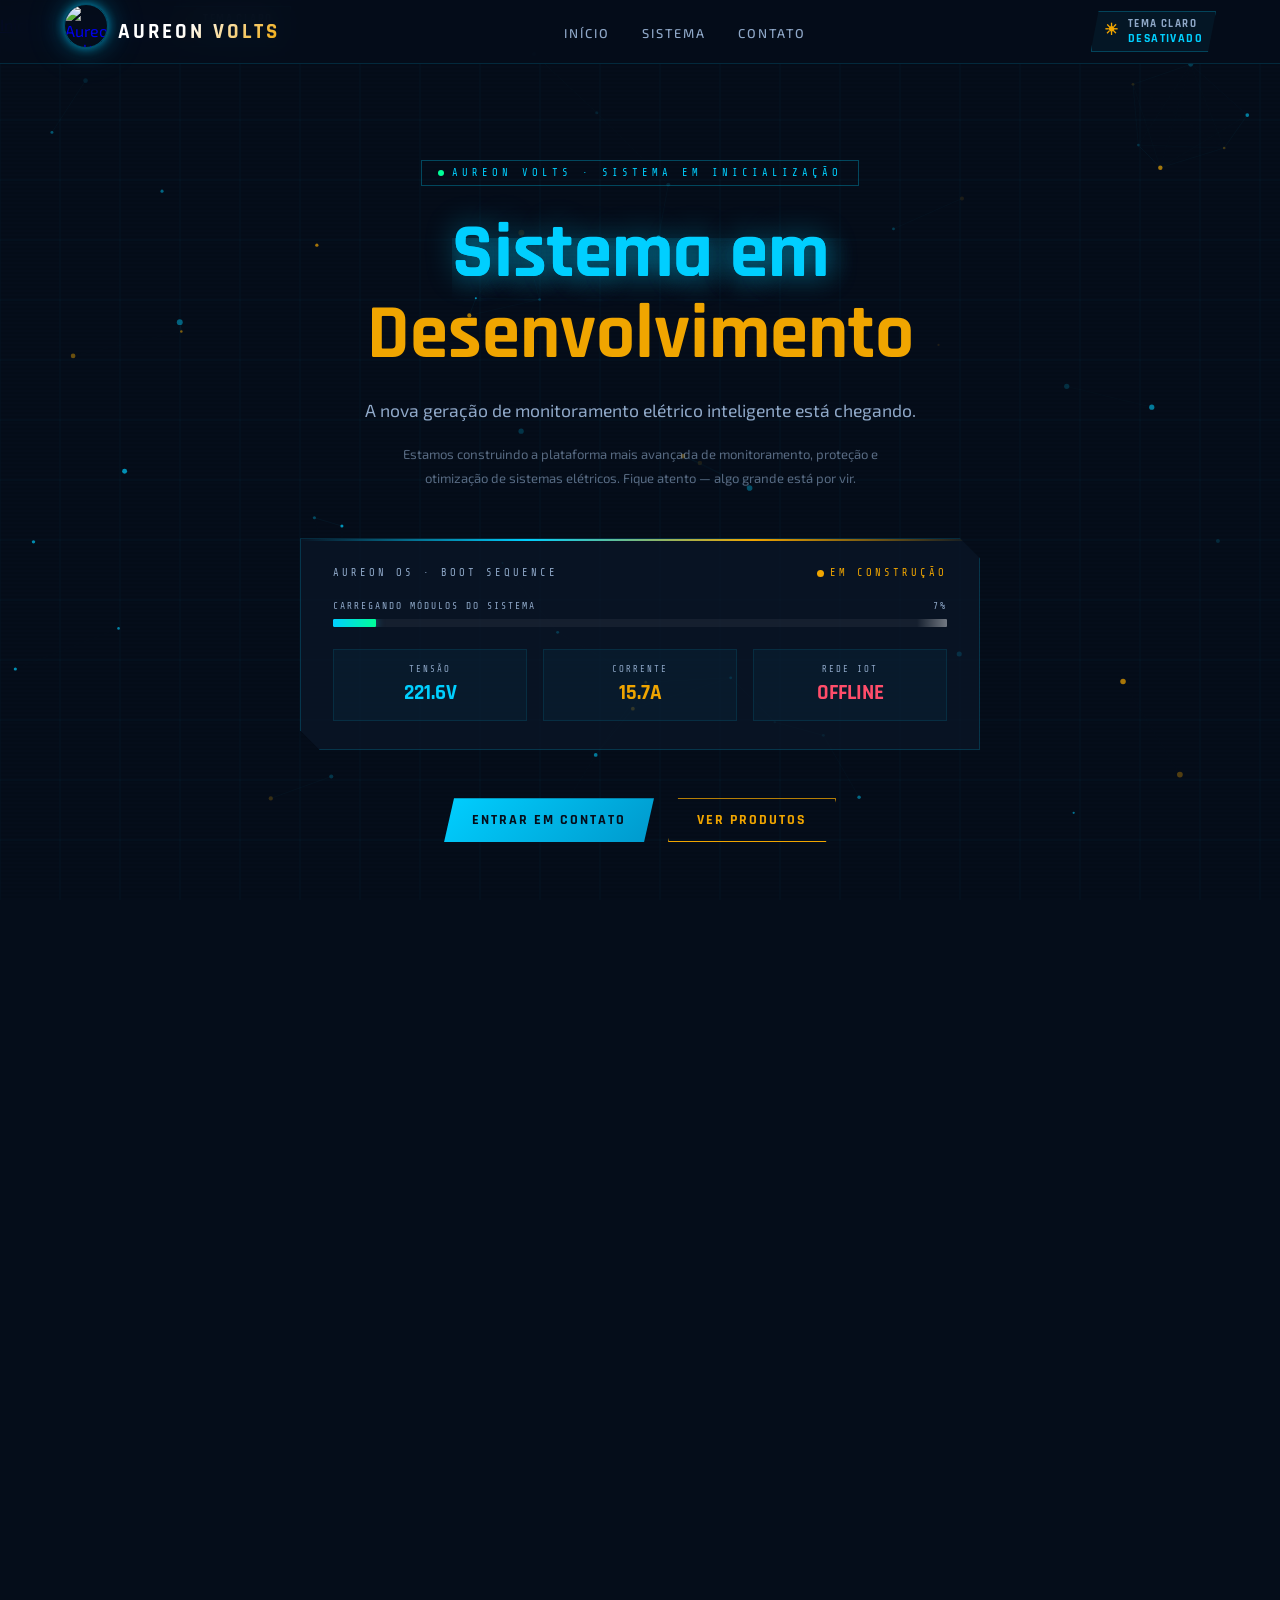
==== commit 51221ac9: "Add files via upload" ====
--- a/empresa.html
+++ b/empresa.html
@@ -1,1040 +1,1040 @@
-<!DOCTYPE html>
-<html lang="pt-BR">
-
-<head>
-  <meta charset="UTF-8">
-  <meta name="viewport" content="width=device-width, initial-scale=1.0, user-scalable=no">
-  <title>Sistema em Desenvolvimento — Aureon Volts</title>
-  <style>
-    @import url('https://fonts.googleapis.com/css2?family=Rajdhani:wght@400;500;600;700&family=Exo+2:wght@300;400;500;600;700&family=Share+Tech+Mono&display=swap');
-
-    :root {
-      --electric: #00CFFF;
-      --navy: #050D1A;
-      --navy2: #0A1829;
-      --navy3: #0F2240;
-      --green: #00FF99;
-      --gold: #F0A500;
-      --red: #FF4D6A;
-      --white: #fff;
-      --gray: #8FA8C8;
-      --glow-e: 0 0 12px rgba(0, 207, 255, 0.7), 0 0 40px rgba(0, 207, 255, 0.3);
-      --glow-g: 0 0 12px rgba(0, 255, 153, 0.7), 0 0 40px rgba(0, 255, 153, 0.3);
-      --glow-r: 0 0 12px rgba(255, 77, 106, 0.8), 0 0 40px rgba(255, 77, 106, 0.35);
-    }
-
-    *,
-    *::before,
-    *::after {
-      box-sizing: border-box;
-      margin: 0;
-      padding: 0;
-    }
-
-    html,
-    body {
-      width: 100%;
-      height: 100%;
-      overflow-x: hidden;
-    }
-
-    body {
-      font-family: 'Exo 2', sans-serif;
-      background: var(--navy);
-      color: var(--white);
-    }
-
-    /* ── BG CANVAS ── */
-    #bgCanvas {
-      position: fixed;
-      top: 0;
-      left: 0;
-      width: 100%;
-      height: 100%;
-      z-index: 0;
-      pointer-events: none;
-    }
-
-    /* ── NAV ── */
-    nav {
-      position: fixed;
-      top: 0;
-      left: 0;
-      right: 0;
-      z-index: 200;
-      display: flex;
-      align-items: center;
-      justify-content: space-between;
-      padding: 0 5%;
-      height: 64px;
-      background: rgba(5, 13, 26, 0.9);
-      backdrop-filter: blur(14px);
-      border-bottom: 1px solid rgba(0, 207, 255, 0.15);
-    }
-
-    .nav-logo {
-      display: flex;
-      align-items: center;
-      gap: 10px;
-      text-decoration: none;
-    }
-
-    .nav-logo img {
-      width: 44px;
-      height: 44px;
-      border-radius: 50%;
-      object-fit: cover;
-
-      border: 1px solid rgba(0, 207, 255, 0.35);
-
-      box-shadow:
-        0 0 10px rgba(0, 207, 255, 0.6),
-        0 0 25px rgba(0, 207, 255, 0.3),
-        0 0 45px rgba(0, 207, 255, 0.15);
-
-      transition: all 0.3s ease;
-    }
-
-    .nav-logo img:hover {
-      transform: scale(1.08);
-      box-shadow:
-        0 0 15px rgba(0, 207, 255, 0.9),
-        0 0 35px rgba(0, 207, 255, 0.5),
-        0 0 70px rgba(0, 207, 255, 0.25);
-    }
-
-    .nav-brand {
-      font-family: 'Rajdhani', sans-serif;
-      font-size: 1.3rem;
-      font-weight: 700;
-      letter-spacing: 3px;
-      background: linear-gradient(135deg, #fff 40%, var(--gold));
-      -webkit-background-clip: text;
-      background-clip: text;
-      -webkit-text-fill-color: transparent;
-      text-transform: uppercase;
-    }
-
-    .nav-links {
-      display: flex;
-      gap: 32px;
-      list-style: none;
-    }
-
-    .nav-links a {
-      color: var(--gray);
-      text-decoration: none;
-      font-size: 0.8rem;
-      font-weight: 500;
-      letter-spacing: 2px;
-      text-transform: uppercase;
-      transition: color 0.3s;
-      position: relative;
-    }
-
-    .nav-links a::after {
-      content: '';
-      position: absolute;
-      bottom: -4px;
-      left: 0;
-      right: 100%;
-      height: 1px;
-      background: var(--electric);
-      transition: right 0.3s;
-    }
-
-    .nav-links a:hover {
-      color: var(--electric);
-    }
-
-    .nav-links a:hover::after {
-      right: 0;
-      box-shadow: var(--glow-e);
-    }
-
-    .nav-hbg {
-      display: none;
-      flex-direction: column;
-      gap: 5px;
-      cursor: pointer;
-    }
-
-    .nav-hbg span {
-      display: block;
-      width: 22px;
-      height: 2px;
-      background: var(--electric);
-      transition: all 0.3s;
-    }
-
-    /* ── HERO ── */
-    #hero {
-      position: relative;
-      z-index: 1;
-      min-height: 100vh;
-      display: flex;
-      align-items: center;
-      justify-content: center;
-      padding: 80px 5% 40px;
-      text-align: center;
-      flex-direction: column;
-    }
-
-    .hero-badge {
-      display: inline-flex;
-      align-items: center;
-      gap: 8px;
-      font-family: 'Share Tech Mono', monospace;
-      font-size: 0.65rem;
-      letter-spacing: 4px;
-      color: var(--electric);
-      border: 1px solid rgba(0, 207, 255, 0.3);
-      padding: 6px 16px;
-      margin-bottom: 28px;
-      animation: badge-pulse 3s ease-in-out infinite;
-    }
-
-    .badge-dot {
-      width: 6px;
-      height: 6px;
-      border-radius: 50%;
-      background: var(--green);
-      animation: blink 1.5s infinite;
-    }
-
-    @keyframes badge-pulse {
-
-      0%,
-      100% {
-        box-shadow: 0 0 0 rgba(0, 207, 255, 0);
-      }
-
-      50% {
-        box-shadow: 0 0 20px rgba(0, 207, 255, 0.3);
-      }
-    }
-
-    @keyframes blink {
-
-      0%,
-      100% {
-        opacity: 1;
-      }
-
-      50% {
-        opacity: 0.2;
-      }
-    }
-
-    @media (max-width: 768px) {
-      .nav-logo img {
-        width: 38px;
-        height: 38px;
-      }
-    }
-
-    .hero-title {
-      font-family: 'Rajdhani', sans-serif;
-      font-size: clamp(2.6rem, 6vw, 5.5rem);
-      font-weight: 700;
-      line-height: 1.05;
-      margin-bottom: 20px;
-    }
-
-    .hero-title .t-electric {
-      color: var(--electric);
-      text-shadow: 0 0 30px rgba(0, 207, 255, 0.4);
-    }
-
-    .hero-title .t-gold {
-      color: var(--gold);
-    }
-
-    .hero-title .glitch {
-      position: relative;
-      display: inline-block;
-    }
-
-    .hero-title .glitch::before,
-    .hero-title .glitch::after {
-      content: attr(data-text);
-      position: absolute;
-      top: 0;
-      left: 0;
-      width: 100%;
-    }
-
-    .hero-title .glitch::before {
-      color: var(--electric);
-      clip: rect(24px, 550px, 90px, 0);
-      animation: glitch1 4s infinite;
-    }
-
-    .hero-title .glitch::after {
-      color: var(--red);
-      clip: rect(85px, 550px, 140px, 0);
-      animation: glitch2 4s infinite;
-    }
-
-    @keyframes glitch1 {
-
-      0%,
-      94% {
-        clip: rect(0, 0, 0, 0);
-        transform: none;
-        opacity: 0;
-      }
-
-      95% {
-        clip: rect(20px, 900px, 50px, 0);
-        transform: translate(-2px);
-        opacity: 0.8;
-      }
-
-      96% {
-        clip: rect(60px, 900px, 90px, 0);
-        transform: translate(2px);
-        opacity: 0.8;
-      }
-
-      97% {
-        clip: rect(30px, 900px, 70px, 0);
-        transform: translate(-1px);
-        opacity: 0.6;
-      }
-
-      100% {
-        clip: rect(0, 0, 0, 0);
-        opacity: 0;
-      }
-    }
-
-    @keyframes glitch2 {
-
-      0%,
-      96% {
-        clip: rect(0, 0, 0, 0);
-        transform: none;
-        opacity: 0;
-      }
-
-      97% {
-        clip: rect(50px, 900px, 80px, 0);
-        transform: translate(2px);
-        opacity: 0.7;
-      }
-
-      98% {
-        clip: rect(10px, 900px, 40px, 0);
-        transform: translate(-2px);
-        opacity: 0.7;
-      }
-
-      100% {
-        clip: rect(0, 0, 0, 0);
-        opacity: 0;
-      }
-    }
-
-    .hero-sub {
-      font-size: clamp(0.9rem, 2vw, 1.1rem);
-      color: var(--gray);
-      line-height: 1.8;
-      max-width: 640px;
-      margin: 0 auto 16px;
-    }
-
-    .hero-desc {
-      font-size: 0.82rem;
-      color: rgba(143, 168, 200, 0.6);
-      line-height: 1.8;
-      max-width: 520px;
-      margin: 0 auto 48px;
-    }
-
-    .footer-logo {
-      width: 50px;
-      height: 50px;
-      border-radius: 50%;
-      object-fit: cover;
-
-      box-shadow:
-        0 0 12px rgba(0, 207, 255, 0.5),
-        0 0 30px rgba(0, 207, 255, 0.2);
-    }
-
-    /* ── DASHBOARD PANEL ── */
-    .dashboard {
-      background: rgba(10, 24, 41, 0.7);
-      border: 1px solid rgba(0, 207, 255, 0.18);
-      padding: 28px 32px;
-      max-width: 680px;
-      width: 100%;
-      margin: 0 auto 48px;
-      position: relative;
-      clip-path: polygon(0 0, calc(100% - 20px) 0, 100% 20px, 100% 100%, 20px 100%, 0 calc(100% - 20px));
-    }
-
-    .dashboard::before {
-      content: '';
-      position: absolute;
-      top: 0;
-      left: 0;
-      right: 0;
-      height: 2px;
-      background: linear-gradient(90deg, transparent, var(--electric), var(--gold), transparent);
-    }
-
-    .dash-header {
-      display: flex;
-      align-items: center;
-      justify-content: space-between;
-      margin-bottom: 22px;
-      font-family: 'Share Tech Mono', monospace;
-      font-size: 0.65rem;
-      letter-spacing: 3px;
-      color: var(--gray);
-    }
-
-    .dash-status {
-      display: flex;
-      align-items: center;
-      gap: 6px;
-      color: var(--gold);
-    }
-
-    .dash-status-dot {
-      width: 7px;
-      height: 7px;
-      border-radius: 50%;
-      background: var(--gold);
-      animation: blink 2s infinite;
-    }
-
-    .progress-label {
-      display: flex;
-      justify-content: space-between;
-      align-items: center;
-      font-family: 'Share Tech Mono', monospace;
-      font-size: 0.6rem;
-      letter-spacing: 2px;
-      color: var(--gray);
-      margin-bottom: 8px;
-    }
-
-    .progress-track {
-      width: 100%;
-      height: 8px;
-      background: rgba(255, 255, 255, 0.05);
-      border-radius: 1px;
-      overflow: hidden;
-      margin-bottom: 22px;
-      position: relative;
-    }
-
-    .progress-fill {
-      height: 100%;
-      width: 0%;
-      background: linear-gradient(90deg, var(--electric), var(--green));
-      border-radius: 1px;
-      transition: width 0.4s ease;
-      box-shadow: 0 0 8px rgba(0, 207, 255, 0.5);
-    }
-
-    .progress-scan {
-      position: absolute;
-      top: 0;
-      right: 0;
-      width: 30px;
-      height: 100%;
-      background: linear-gradient(90deg, transparent, rgba(255, 255, 255, 0.4));
-      animation: scan 2s linear infinite;
-    }
-
-    @keyframes scan {
-      0% {
-        right: 100%;
-      }
-
-      100% {
-        right: -30px;
-      }
-    }
-
-    .dash-metrics {
-      display: grid;
-      grid-template-columns: repeat(3, 1fr);
-      gap: 16px;
-    }
-
-    .metric {
-      background: rgba(0, 207, 255, 0.04);
-      border: 1px solid rgba(0, 207, 255, 0.1);
-      padding: 14px 12px;
-      text-align: center;
-      transition: border-color 0.3s;
-    }
-
-    .metric:hover {
-      border-color: rgba(0, 207, 255, 0.3);
-    }
-
-    .metric-lbl {
-      font-family: 'Share Tech Mono', monospace;
-      font-size: 0.56rem;
-      letter-spacing: 2px;
-      color: var(--gray);
-      margin-bottom: 6px;
-      text-transform: uppercase;
-    }
-
-    .metric-val {
-      font-family: 'Rajdhani', sans-serif;
-      font-size: 1.3rem;
-      font-weight: 700;
-      color: var(--electric);
-    }
-
-    .metric-val.gv {
-      color: var(--green);
-    }
-
-    .metric-val.ov {
-      color: var(--gold);
-    }
-
-    .hero-btns {
-      display: flex;
-      gap: 14px;
-      justify-content: center;
-      flex-wrap: wrap;
-      margin-bottom: 32px;
-    }
-
-    .btn-p {
-      padding: 13px 28px;
-      background: linear-gradient(135deg, var(--electric), var(--electric-dim, #0099CC));
-      color: var(--navy);
-      font-family: 'Rajdhani', sans-serif;
-      font-size: 0.85rem;
-      font-weight: 700;
-      letter-spacing: 2px;
-      text-transform: uppercase;
-      border: none;
-      cursor: pointer;
-      clip-path: polygon(10px 0%, 100% 0%, calc(100% - 10px) 100%, 0% 100%);
-      transition: all 0.3s;
-      text-decoration: none;
-      display: inline-block;
-    }
-
-    .btn-p:hover {
-      box-shadow: var(--glow-e);
-      transform: translateY(-2px);
-    }
-
-    .btn-s {
-      padding: 12px 28px;
-      background: transparent;
-      color: var(--gold);
-      font-family: 'Rajdhani', sans-serif;
-      font-size: 0.85rem;
-      font-weight: 700;
-      letter-spacing: 2px;
-      text-transform: uppercase;
-      cursor: pointer;
-      border: 1px solid var(--gold);
-      clip-path: polygon(10px 0%, 100% 0%, calc(100% - 10px) 100%, 0% 100%);
-      transition: all 0.3s;
-      text-decoration: none;
-      display: inline-block;
-    }
-
-    .btn-s:hover {
-      background: rgba(240, 165, 0, 0.1);
-      box-shadow: var(--glow-g);
-      transform: translateY(-2px);
-    }
-
-    /* ── GAME SECTION ── */
-    #game-section {
-      position: relative;
-      z-index: 1;
-      padding: 80px 5% 60px;
-      background: linear-gradient(180deg, var(--navy) 0%, #030810 100%);
-    }
-
-    .section-label {
-      font-family: 'Share Tech Mono', monospace;
-      font-size: 0.68rem;
-      letter-spacing: 4px;
-      color: var(--electric);
-      text-transform: uppercase;
-      margin-bottom: 14px;
-      display: flex;
-      align-items: center;
-      gap: 12px;
-    }
-
-    .section-label::before,
-    .section-label::after {
-      content: '';
-      flex: 1;
-      height: 1px;
-      background: linear-gradient(90deg, var(--electric), transparent);
-    }
-
-    .section-label::after {
-      background: linear-gradient(90deg, transparent, var(--electric));
-    }
-
-    .section-title {
-      font-family: 'Rajdhani', sans-serif;
-      font-size: clamp(1.6rem, 3vw, 2.6rem);
-      font-weight: 700;
-      text-align: center;
-      margin-bottom: 8px;
-    }
-
-    .section-title span {
-      color: var(--electric);
-    }
-
-    .section-sub {
-      text-align: center;
-      color: var(--gray);
-      font-size: 0.85rem;
-      margin-bottom: 40px;
-    }
-
-    /* GAME CONTROLS INFO */
-    .game-controls-info {
-      display: flex;
-      align-items: center;
-      justify-content: center;
-      gap: 20px;
-      flex-wrap: wrap;
-      margin-bottom: 24px;
-    }
-
-    .ctrl-chip {
-      display: flex;
-      align-items: center;
-      gap: 8px;
-      font-family: 'Share Tech Mono', monospace;
-      font-size: 0.6rem;
-      letter-spacing: 2px;
-      color: var(--gray);
-      background: rgba(0, 207, 255, 0.05);
-      border: 1px solid rgba(0, 207, 255, 0.12);
-      padding: 6px 14px;
-    }
-
-    .ctrl-key {
-      background: rgba(0, 207, 255, 0.1);
-      border: 1px solid rgba(0, 207, 255, 0.3);
-      padding: 2px 8px;
-      color: var(--electric);
-      font-size: 0.65rem;
-    }
-
-    /* GAME CONTAINER */
-    .game-wrapper {
-      max-width: 900px;
-      margin: 0 auto;
-      background: rgba(3, 8, 16, 0.95);
-      border: 1px solid rgba(0, 207, 255, 0.2);
-      position: relative;
-      overflow: hidden;
-      clip-path: polygon(0 0, calc(100% - 24px) 0, 100% 24px, 100% 100%, 24px 100%, 0 calc(100% - 24px));
-    }
-
-    .game-wrapper::before {
-      content: '';
-      position: absolute;
-      top: 0;
-      left: 0;
-      right: 0;
-      height: 3px;
-      background: linear-gradient(90deg, transparent, var(--electric), var(--green), var(--electric), transparent);
-      animation: topline 3s linear infinite;
-    }
-
-    @keyframes topline {
-      0% {
-        opacity: 1;
-      }
-
-      50% {
-        opacity: 0.5;
-      }
-
-      100% {
-        opacity: 1;
-      }
-    }
-
-    /* Game HUD */
-    .game-hud {
-      display: flex;
-      align-items: center;
-      justify-content: space-between;
-      padding: 10px 20px;
-      background: rgba(0, 0, 0, 0.4);
-      border-bottom: 1px solid rgba(0, 207, 255, 0.1);
-      font-family: 'Share Tech Mono', monospace;
-      font-size: 0.65rem;
-    }
-
-    .hud-score {
-      color: var(--electric);
-      letter-spacing: 3px;
-    }
-
-    .hud-best {
-      color: var(--gold);
-      letter-spacing: 3px;
-    }
-
-    .hud-level {
-      color: var(--green);
-      letter-spacing: 3px;
-    }
-
-    /* Game Canvas */
-    #gameCanvas {
-      display: block;
-      width: 100%;
-      height: 220px;
-      cursor: pointer;
-      -webkit-tap-highlight-color: transparent;
-    }
-
-    /* DIAG OVERLAY */
-    .diag-overlay {
-      position: absolute;
-      top: 0;
-      left: 0;
-      width: 100%;
-      height: 100%;
-      background: rgba(3, 8, 16, 0.95);
-      z-index: 10;
-      display: flex;
-      flex-direction: column;
-      align-items: center;
-      justify-content: center;
-      padding: 24px;
-    }
-
-    .diag-title {
-      font-family: 'Rajdhani', sans-serif;
-      font-size: 1.4rem;
-      font-weight: 700;
-      color: var(--electric);
-      letter-spacing: 3px;
-      margin-bottom: 18px;
-      text-align: center;
-    }
-
-    .diag-lines {
-      width: 100%;
-      max-width: 400px;
-      display: flex;
-      flex-direction: column;
-      gap: 6px;
-      margin-bottom: 24px;
-    }
-
-    .diag-line {
-      display: flex;
-      align-items: center;
-      gap: 10px;
-      font-family: 'Share Tech Mono', monospace;
-      font-size: 0.6rem;
-      letter-spacing: 2px;
-      color: var(--gray);
-    }
-
-    .diag-bar-track {
-      flex: 1;
-      height: 3px;
-      background: rgba(255, 255, 255, 0.05);
-      border-radius: 1px;
-      overflow: hidden;
-    }
-
-    .diag-bar-fill {
-      height: 100%;
-      width: 0%;
-      background: var(--electric);
-      border-radius: 1px;
-      transition: width 0.4s ease;
-    }
-
-    .diag-bar-fill.gold {
-      background: var(--gold);
-    }
-
-    .diag-bar-fill.green {
-      background: var(--green);
-    }
-
-    .diag-start-btn {
-      padding: 14px 36px;
-      background: linear-gradient(135deg, var(--electric), #0099CC);
-      color: var(--navy);
-      font-family: 'Rajdhani', sans-serif;
-      font-size: 1rem;
-      font-weight: 700;
-      letter-spacing: 3px;
-      text-transform: uppercase;
-      border: none;
-      cursor: pointer;
-      clip-path: polygon(12px 0%, 100% 0%, calc(100% - 12px) 100%, 0% 100%);
-      transition: all 0.3s;
-      animation: pulse-btn 2s ease-in-out infinite;
-    }
-
-    .diag-start-btn:hover {
-      box-shadow: var(--glow-e);
-      transform: scale(1.04);
-      animation: none;
-    }
-
-    @keyframes pulse-btn {
-
-      0%,
-      100% {
-        box-shadow: none;
-      }
-
-      50% {
-        box-shadow: var(--glow-e);
-      }
-    }
-
-    /* GAME OVER OVERLAY */
-    .gameover-overlay {
-      position: absolute;
-      top: 0;
-      left: 0;
-      width: 100%;
-      height: 100%;
-      background: rgba(3, 8, 16, 0.96);
-      z-index: 10;
-      display: none;
-      flex-direction: column;
-      align-items: center;
-      justify-content: center;
-      padding: 24px;
-    }
-
-    .gameover-overlay.show {
-      display: flex;
-    }
-
-    .go-glitch {
-      font-family: 'Rajdhani', sans-serif;
-      font-size: 1.8rem;
-      font-weight: 700;
-      color: var(--red);
-      letter-spacing: 4px;
-      text-align: center;
-      margin-bottom: 8px;
-      animation: go-glitch 0.3s steps(2) infinite;
-    }
-
-    @keyframes go-glitch {
-      0% {
-        clip-path: polygon(0 0, 100% 0, 100% 33%, 0 33%);
-        transform: translate(-2px);
-      }
-
-      33% {
-        clip-path: polygon(0 33%, 100% 33%, 100% 66%, 0 66%);
-        transform: translate(2px);
-      }
-
-      66% {
-        clip-path: polygon(0 66%, 100% 66%, 100% 100%, 0 100%);
-        transform: none;
-      }
-    }
-
-    .go-sub {
-      font-family: 'Share Tech Mono', monospace;
-      font-size: 0.65rem;
-      color: var(--gray);
-      letter-spacing: 3px;
-      margin-bottom: 20px;
-    }
-
-    .go-scores {
-      display: flex;
-      gap: 32px;
-      margin-bottom: 24px;
-    }
-
-    .go-score-item {
-      text-align: center;
-    }
-
-    .go-score-val {
-      font-family: 'Rajdhani', sans-serif;
-      font-size: 1.8rem;
-      font-weight: 700;
-      color: var(--electric);
-    }
-
-    .go-score-lbl {
-      font-family: 'Share Tech Mono', monospace;
-      font-size: 0.55rem;
-      color: var(--gray);
-      letter-spacing: 2px;
-    }
-
-    .restart-btn {
-      padding: 12px 32px;
-      background: transparent;
-      color: var(--electric);
-      font-family: 'Rajdhani', sans-serif;
-      font-size: 0.9rem;
-      font-weight: 700;
-      letter-spacing: 3px;
-      text-transform: uppercase;
-      cursor: pointer;
-      border: 1px solid var(--electric);
-      clip-path: polygon(10px 0%, 100% 0%, calc(100% - 10px) 100%, 0% 100%);
-      transition: all 0.3s;
-    }
-
-    .restart-btn:hover {
-      background: rgba(0, 207, 255, 0.1);
-      box-shadow: var(--glow-e);
-    }
-
-    /* GAME GROUND FX */
-    .game-ground {
-      height: 28px;
-      background: rgba(0, 0, 0, 0.3);
-      border-top: 1px solid rgba(0, 207, 255, 0.15);
-      overflow: hidden;
-      position: relative;
-    }
-
-    .ground-circuit {
-      position: absolute;
-      top: 0;
-      left: 0;
-      width: 200%;
-      height: 100%;
-      background: repeating-linear-gradient(90deg, transparent, transparent 40px, rgba(0, 207, 255, 0.08) 40px, rgba(0, 207, 255, 0.08) 41px);
-      animation: ground-scroll 4s linear infinite;
-    }
-
-    @keyframes ground-scroll {
-      0% {
-        transform: translateX(0);
-      }
-
-      100% {
-        transform: translateX(-50%);
-      }
-    }
-
-    /* ── SCANLINES overlay ── */
-    .scanlines {
-      position: fixed;
-      top: 0;
-      left: 0;
-      width: 100%;
-      height: 100%;
-      z-index: 0;
-      pointer-events: none;
-      background: repeating-linear-gradient(0deg, transparent, transparent 2px, rgba(0, 0, 0, 0.04) 2px, rgba(0, 0, 0, 0.04) 4px);
-    }
-
-    /* ── FOOTER ── */
-    footer {
-      position: relative;
-      z-index: 1;
-      background: rgba(5, 13, 26, 0.97);
-      border-top: 1px solid rgba(0, 207, 255, 0.1);
-      padding: 32px 5%;
-      text-align: center;
-    }
-
-    .footer-logo {
-      display: flex;
-      align-items: center;
-      justify-content: center;
-      gap: 10px;
-      margin-bottom: 12px;
-    }
-
-    .footer-logo img {
-      height: 36px;
-      width: 36px;
-      object-fit: contain;
-    }
-
-    .footer-slogan {
-      font-family: 'Share Tech Mono', monospace;
-      font-size: 0.62rem;
-      letter-spacing: 3px;
-      color: var(--electric);
-      opacity: 0.7;
-      margin-bottom: 16px;
-    }
-
-    .footer-links {
-      display: flex;
-      gap: 24px;
-      justify-content: center;
-      flex-wrap: wrap;
-      margin-bottom: 16px;
-    }
-
-    .footer-links a {
-      color: var(--gray);
-      text-decoration: none;
-      font-size: 0.78rem;
-      transition: color 0.2s;
-    }
-
-    .footer-links a:hover {
-      color: var(--electric);
-    }
-
-    .footer-copy {
-      font-family: 'Share Tech Mono', monospace;
-      font-size: 0.6rem;
-      color: rgba(143, 168, 200, 0.35);
-      letter-spacing: 2px;
-    }
-
-    /* ── RESPONSIVE ── */
-    @media(max-width:640px) {
-      .nav-links {
-        display: none;
-      }
-
-      .nav-hbg {
-        display: flex;
-      }
-
-      .dash-metrics {
-        grid-template-columns: repeat(3, 1fr);
-      }
-
-      #gameCanvas {
-        height: 180px;
-      }
-
-      .go-scores {
-        gap: 20px;
-      }
-    }
+<!DOCTYPE html>
+<html lang="pt-BR">
+
+<head>
+  <meta charset="UTF-8">
+  <meta name="viewport" content="width=device-width, initial-scale=1.0, user-scalable=no">
+  <title>Sistema em Desenvolvimento — Aureon Volts</title>
+  <style>
+    @import url('https://fonts.googleapis.com/css2?family=Rajdhani:wght@400;500;600;700&family=Exo+2:wght@300;400;500;600;700&family=Share+Tech+Mono&display=swap');
+
+    :root {
+      --electric: #00CFFF;
+      --navy: #050D1A;
+      --navy2: #0A1829;
+      --navy3: #0F2240;
+      --green: #00FF99;
+      --gold: #F0A500;
+      --red: #FF4D6A;
+      --white: #fff;
+      --gray: #8FA8C8;
+      --glow-e: 0 0 12px rgba(0, 207, 255, 0.7), 0 0 40px rgba(0, 207, 255, 0.3);
+      --glow-g: 0 0 12px rgba(0, 255, 153, 0.7), 0 0 40px rgba(0, 255, 153, 0.3);
+      --glow-r: 0 0 12px rgba(255, 77, 106, 0.8), 0 0 40px rgba(255, 77, 106, 0.35);
+    }
+
+    *,
+    *::before,
+    *::after {
+      box-sizing: border-box;
+      margin: 0;
+      padding: 0;
+    }
+
+    html,
+    body {
+      width: 100%;
+      height: 100%;
+      overflow-x: hidden;
+    }
+
+    body {
+      font-family: 'Exo 2', sans-serif;
+      background: var(--navy);
+      color: var(--white);
+    }
+
+    /* ── BG CANVAS ── */
+    #bgCanvas {
+      position: fixed;
+      top: 0;
+      left: 0;
+      width: 100%;
+      height: 100%;
+      z-index: 0;
+      pointer-events: none;
+    }
+
+    /* ── NAV ── */
+    nav {
+      position: fixed;
+      top: 0;
+      left: 0;
+      right: 0;
+      z-index: 200;
+      display: flex;
+      align-items: center;
+      justify-content: space-between;
+      padding: 0 5%;
+      height: 64px;
+      background: rgba(5, 13, 26, 0.9);
+      backdrop-filter: blur(14px);
+      border-bottom: 1px solid rgba(0, 207, 255, 0.15);
+    }
+
+    .nav-logo {
+      display: flex;
+      align-items: center;
+      gap: 10px;
+      text-decoration: none;
+    }
+
+    .nav-logo img {
+      width: 44px;
+      height: 44px;
+      border-radius: 50%;
+      object-fit: cover;
+
+      border: 1px solid rgba(0, 207, 255, 0.35);
+
+      box-shadow:
+        0 0 10px rgba(0, 207, 255, 0.6),
+        0 0 25px rgba(0, 207, 255, 0.3),
+        0 0 45px rgba(0, 207, 255, 0.15);
+
+      transition: all 0.3s ease;
+    }
+
+    .nav-logo img:hover {
+      transform: scale(1.08);
+      box-shadow:
+        0 0 15px rgba(0, 207, 255, 0.9),
+        0 0 35px rgba(0, 207, 255, 0.5),
+        0 0 70px rgba(0, 207, 255, 0.25);
+    }
+
+    .nav-brand {
+      font-family: 'Rajdhani', sans-serif;
+      font-size: 1.3rem;
+      font-weight: 700;
+      letter-spacing: 3px;
+      background: linear-gradient(135deg, #fff 40%, var(--gold));
+      -webkit-background-clip: text;
+      background-clip: text;
+      -webkit-text-fill-color: transparent;
+      text-transform: uppercase;
+    }
+
+    .nav-links {
+      display: flex;
+      gap: 32px;
+      list-style: none;
+    }
+
+    .nav-links a {
+      color: var(--gray);
+      text-decoration: none;
+      font-size: 0.8rem;
+      font-weight: 500;
+      letter-spacing: 2px;
+      text-transform: uppercase;
+      transition: color 0.3s;
+      position: relative;
+    }
+
+    .nav-links a::after {
+      content: '';
+      position: absolute;
+      bottom: -4px;
+      left: 0;
+      right: 100%;
+      height: 1px;
+      background: var(--electric);
+      transition: right 0.3s;
+    }
+
+    .nav-links a:hover {
+      color: var(--electric);
+    }
+
+    .nav-links a:hover::after {
+      right: 0;
+      box-shadow: var(--glow-e);
+    }
+
+    .nav-hbg {
+      display: none;
+      flex-direction: column;
+      gap: 5px;
+      cursor: pointer;
+    }
+
+    .nav-hbg span {
+      display: block;
+      width: 22px;
+      height: 2px;
+      background: var(--electric);
+      transition: all 0.3s;
+    }
+
+    /* ── HERO ── */
+    #hero {
+      position: relative;
+      z-index: 1;
+      min-height: 100vh;
+      display: flex;
+      align-items: center;
+      justify-content: center;
+      padding: 80px 5% 40px;
+      text-align: center;
+      flex-direction: column;
+    }
+
+    .hero-badge {
+      display: inline-flex;
+      align-items: center;
+      gap: 8px;
+      font-family: 'Share Tech Mono', monospace;
+      font-size: 0.65rem;
+      letter-spacing: 4px;
+      color: var(--electric);
+      border: 1px solid rgba(0, 207, 255, 0.3);
+      padding: 6px 16px;
+      margin-bottom: 28px;
+      animation: badge-pulse 3s ease-in-out infinite;
+    }
+
+    .badge-dot {
+      width: 6px;
+      height: 6px;
+      border-radius: 50%;
+      background: var(--green);
+      animation: blink 1.5s infinite;
+    }
+
+    @keyframes badge-pulse {
+
+      0%,
+      100% {
+        box-shadow: 0 0 0 rgba(0, 207, 255, 0);
+      }
+
+      50% {
+        box-shadow: 0 0 20px rgba(0, 207, 255, 0.3);
+      }
+    }
+
+    @keyframes blink {
+
+      0%,
+      100% {
+        opacity: 1;
+      }
+
+      50% {
+        opacity: 0.2;
+      }
+    }
+
+    @media (max-width: 768px) {
+      .nav-logo img {
+        width: 38px;
+        height: 38px;
+      }
+    }
+
+    .hero-title {
+      font-family: 'Rajdhani', sans-serif;
+      font-size: clamp(2.6rem, 6vw, 5.5rem);
+      font-weight: 700;
+      line-height: 1.05;
+      margin-bottom: 20px;
+    }
+
+    .hero-title .t-electric {
+      color: var(--electric);
+      text-shadow: 0 0 30px rgba(0, 207, 255, 0.4);
+    }
+
+    .hero-title .t-gold {
+      color: var(--gold);
+    }
+
+    .hero-title .glitch {
+      position: relative;
+      display: inline-block;
+    }
+
+    .hero-title .glitch::before,
+    .hero-title .glitch::after {
+      content: attr(data-text);
+      position: absolute;
+      top: 0;
+      left: 0;
+      width: 100%;
+    }
+
+    .hero-title .glitch::before {
+      color: var(--electric);
+      clip: rect(24px, 550px, 90px, 0);
+      animation: glitch1 4s infinite;
+    }
+
+    .hero-title .glitch::after {
+      color: var(--red);
+      clip: rect(85px, 550px, 140px, 0);
+      animation: glitch2 4s infinite;
+    }
+
+    @keyframes glitch1 {
+
+      0%,
+      94% {
+        clip: rect(0, 0, 0, 0);
+        transform: none;
+        opacity: 0;
+      }
+
+      95% {
+        clip: rect(20px, 900px, 50px, 0);
+        transform: translate(-2px);
+        opacity: 0.8;
+      }
+
+      96% {
+        clip: rect(60px, 900px, 90px, 0);
+        transform: translate(2px);
+        opacity: 0.8;
+      }
+
+      97% {
+        clip: rect(30px, 900px, 70px, 0);
+        transform: translate(-1px);
+        opacity: 0.6;
+      }
+
+      100% {
+        clip: rect(0, 0, 0, 0);
+        opacity: 0;
+      }
+    }
+
+    @keyframes glitch2 {
+
+      0%,
+      96% {
+        clip: rect(0, 0, 0, 0);
+        transform: none;
+        opacity: 0;
+      }
+
+      97% {
+        clip: rect(50px, 900px, 80px, 0);
+        transform: translate(2px);
+        opacity: 0.7;
+      }
+
+      98% {
+        clip: rect(10px, 900px, 40px, 0);
+        transform: translate(-2px);
+        opacity: 0.7;
+      }
+
+      100% {
+        clip: rect(0, 0, 0, 0);
+        opacity: 0;
+      }
+    }
+
+    .hero-sub {
+      font-size: clamp(0.9rem, 2vw, 1.1rem);
+      color: var(--gray);
+      line-height: 1.8;
+      max-width: 640px;
+      margin: 0 auto 16px;
+    }
+
+    .hero-desc {
+      font-size: 0.82rem;
+      color: rgba(143, 168, 200, 0.6);
+      line-height: 1.8;
+      max-width: 520px;
+      margin: 0 auto 48px;
+    }
+
+    .footer-logo {
+      width: 50px;
+      height: 50px;
+      border-radius: 50%;
+      object-fit: cover;
+
+      box-shadow:
+        0 0 12px rgba(0, 207, 255, 0.5),
+        0 0 30px rgba(0, 207, 255, 0.2);
+    }
+
+    /* ── DASHBOARD PANEL ── */
+    .dashboard {
+      background: rgba(10, 24, 41, 0.7);
+      border: 1px solid rgba(0, 207, 255, 0.18);
+      padding: 28px 32px;
+      max-width: 680px;
+      width: 100%;
+      margin: 0 auto 48px;
+      position: relative;
+      clip-path: polygon(0 0, calc(100% - 20px) 0, 100% 20px, 100% 100%, 20px 100%, 0 calc(100% - 20px));
+    }
+
+    .dashboard::before {
+      content: '';
+      position: absolute;
+      top: 0;
+      left: 0;
+      right: 0;
+      height: 2px;
+      background: linear-gradient(90deg, transparent, var(--electric), var(--gold), transparent);
+    }
+
+    .dash-header {
+      display: flex;
+      align-items: center;
+      justify-content: space-between;
+      margin-bottom: 22px;
+      font-family: 'Share Tech Mono', monospace;
+      font-size: 0.65rem;
+      letter-spacing: 3px;
+      color: var(--gray);
+    }
+
+    .dash-status {
+      display: flex;
+      align-items: center;
+      gap: 6px;
+      color: var(--gold);
+    }
+
+    .dash-status-dot {
+      width: 7px;
+      height: 7px;
+      border-radius: 50%;
+      background: var(--gold);
+      animation: blink 2s infinite;
+    }
+
+    .progress-label {
+      display: flex;
+      justify-content: space-between;
+      align-items: center;
+      font-family: 'Share Tech Mono', monospace;
+      font-size: 0.6rem;
+      letter-spacing: 2px;
+      color: var(--gray);
+      margin-bottom: 8px;
+    }
+
+    .progress-track {
+      width: 100%;
+      height: 8px;
+      background: rgba(255, 255, 255, 0.05);
+      border-radius: 1px;
+      overflow: hidden;
+      margin-bottom: 22px;
+      position: relative;
+    }
+
+    .progress-fill {
+      height: 100%;
+      width: 0%;
+      background: linear-gradient(90deg, var(--electric), var(--green));
+      border-radius: 1px;
+      transition: width 0.4s ease;
+      box-shadow: 0 0 8px rgba(0, 207, 255, 0.5);
+    }
+
+    .progress-scan {
+      position: absolute;
+      top: 0;
+      right: 0;
+      width: 30px;
+      height: 100%;
+      background: linear-gradient(90deg, transparent, rgba(255, 255, 255, 0.4));
+      animation: scan 2s linear infinite;
+    }
+
+    @keyframes scan {
+      0% {
+        right: 100%;
+      }
+
+      100% {
+        right: -30px;
+      }
+    }
+
+    .dash-metrics {
+      display: grid;
+      grid-template-columns: repeat(3, 1fr);
+      gap: 16px;
+    }
+
+    .metric {
+      background: rgba(0, 207, 255, 0.04);
+      border: 1px solid rgba(0, 207, 255, 0.1);
+      padding: 14px 12px;
+      text-align: center;
+      transition: border-color 0.3s;
+    }
+
+    .metric:hover {
+      border-color: rgba(0, 207, 255, 0.3);
+    }
+
+    .metric-lbl {
+      font-family: 'Share Tech Mono', monospace;
+      font-size: 0.56rem;
+      letter-spacing: 2px;
+      color: var(--gray);
+      margin-bottom: 6px;
+      text-transform: uppercase;
+    }
+
+    .metric-val {
+      font-family: 'Rajdhani', sans-serif;
+      font-size: 1.3rem;
+      font-weight: 700;
+      color: var(--electric);
+    }
+
+    .metric-val.gv {
+      color: var(--green);
+    }
+
+    .metric-val.ov {
+      color: var(--gold);
+    }
+
+    .hero-btns {
+      display: flex;
+      gap: 14px;
+      justify-content: center;
+      flex-wrap: wrap;
+      margin-bottom: 32px;
+    }
+
+    .btn-p {
+      padding: 13px 28px;
+      background: linear-gradient(135deg, var(--electric), var(--electric-dim, #0099CC));
+      color: var(--navy);
+      font-family: 'Rajdhani', sans-serif;
+      font-size: 0.85rem;
+      font-weight: 700;
+      letter-spacing: 2px;
+      text-transform: uppercase;
+      border: none;
+      cursor: pointer;
+      clip-path: polygon(10px 0%, 100% 0%, calc(100% - 10px) 100%, 0% 100%);
+      transition: all 0.3s;
+      text-decoration: none;
+      display: inline-block;
+    }
+
+    .btn-p:hover {
+      box-shadow: var(--glow-e);
+      transform: translateY(-2px);
+    }
+
+    .btn-s {
+      padding: 12px 28px;
+      background: transparent;
+      color: var(--gold);
+      font-family: 'Rajdhani', sans-serif;
+      font-size: 0.85rem;
+      font-weight: 700;
+      letter-spacing: 2px;
+      text-transform: uppercase;
+      cursor: pointer;
+      border: 1px solid var(--gold);
+      clip-path: polygon(10px 0%, 100% 0%, calc(100% - 10px) 100%, 0% 100%);
+      transition: all 0.3s;
+      text-decoration: none;
+      display: inline-block;
+    }
+
+    .btn-s:hover {
+      background: rgba(240, 165, 0, 0.1);
+      box-shadow: var(--glow-g);
+      transform: translateY(-2px);
+    }
+
+    /* ── GAME SECTION ── */
+    #game-section {
+      position: relative;
+      z-index: 1;
+      padding: 80px 5% 60px;
+      background: linear-gradient(180deg, var(--navy) 0%, #030810 100%);
+    }
+
+    .section-label {
+      font-family: 'Share Tech Mono', monospace;
+      font-size: 0.68rem;
+      letter-spacing: 4px;
+      color: var(--electric);
+      text-transform: uppercase;
+      margin-bottom: 14px;
+      display: flex;
+      align-items: center;
+      gap: 12px;
+    }
+
+    .section-label::before,
+    .section-label::after {
+      content: '';
+      flex: 1;
+      height: 1px;
+      background: linear-gradient(90deg, var(--electric), transparent);
+    }
+
+    .section-label::after {
+      background: linear-gradient(90deg, transparent, var(--electric));
+    }
+
+    .section-title {
+      font-family: 'Rajdhani', sans-serif;
+      font-size: clamp(1.6rem, 3vw, 2.6rem);
+      font-weight: 700;
+      text-align: center;
+      margin-bottom: 8px;
+    }
+
+    .section-title span {
+      color: var(--electric);
+    }
+
+    .section-sub {
+      text-align: center;
+      color: var(--gray);
+      font-size: 0.85rem;
+      margin-bottom: 40px;
+    }
+
+    /* GAME CONTROLS INFO */
+    .game-controls-info {
+      display: flex;
+      align-items: center;
+      justify-content: center;
+      gap: 20px;
+      flex-wrap: wrap;
+      margin-bottom: 24px;
+    }
+
+    .ctrl-chip {
+      display: flex;
+      align-items: center;
+      gap: 8px;
+      font-family: 'Share Tech Mono', monospace;
+      font-size: 0.6rem;
+      letter-spacing: 2px;
+      color: var(--gray);
+      background: rgba(0, 207, 255, 0.05);
+      border: 1px solid rgba(0, 207, 255, 0.12);
+      padding: 6px 14px;
+    }
+
+    .ctrl-key {
+      background: rgba(0, 207, 255, 0.1);
+      border: 1px solid rgba(0, 207, 255, 0.3);
+      padding: 2px 8px;
+      color: var(--electric);
+      font-size: 0.65rem;
+    }
+
+    /* GAME CONTAINER */
+    .game-wrapper {
+      max-width: 900px;
+      margin: 0 auto;
+      background: rgba(3, 8, 16, 0.95);
+      border: 1px solid rgba(0, 207, 255, 0.2);
+      position: relative;
+      overflow: hidden;
+      clip-path: polygon(0 0, calc(100% - 24px) 0, 100% 24px, 100% 100%, 24px 100%, 0 calc(100% - 24px));
+    }
+
+    .game-wrapper::before {
+      content: '';
+      position: absolute;
+      top: 0;
+      left: 0;
+      right: 0;
+      height: 3px;
+      background: linear-gradient(90deg, transparent, var(--electric), var(--green), var(--electric), transparent);
+      animation: topline 3s linear infinite;
+    }
+
+    @keyframes topline {
+      0% {
+        opacity: 1;
+      }
+
+      50% {
+        opacity: 0.5;
+      }
+
+      100% {
+        opacity: 1;
+      }
+    }
+
+    /* Game HUD */
+    .game-hud {
+      display: flex;
+      align-items: center;
+      justify-content: space-between;
+      padding: 10px 20px;
+      background: rgba(0, 0, 0, 0.4);
+      border-bottom: 1px solid rgba(0, 207, 255, 0.1);
+      font-family: 'Share Tech Mono', monospace;
+      font-size: 0.65rem;
+    }
+
+    .hud-score {
+      color: var(--electric);
+      letter-spacing: 3px;
+    }
+
+    .hud-best {
+      color: var(--gold);
+      letter-spacing: 3px;
+    }
+
+    .hud-level {
+      color: var(--green);
+      letter-spacing: 3px;
+    }
+
+    /* Game Canvas */
+    #gameCanvas {
+      display: block;
+      width: 100%;
+      height: 220px;
+      cursor: pointer;
+      -webkit-tap-highlight-color: transparent;
+    }
+
+    /* DIAG OVERLAY */
+    .diag-overlay {
+      position: absolute;
+      top: 0;
+      left: 0;
+      width: 100%;
+      height: 100%;
+      background: rgba(3, 8, 16, 0.95);
+      z-index: 10;
+      display: flex;
+      flex-direction: column;
+      align-items: center;
+      justify-content: center;
+      padding: 24px;
+    }
+
+    .diag-title {
+      font-family: 'Rajdhani', sans-serif;
+      font-size: 1.4rem;
+      font-weight: 700;
+      color: var(--electric);
+      letter-spacing: 3px;
+      margin-bottom: 18px;
+      text-align: center;
+    }
+
+    .diag-lines {
+      width: 100%;
+      max-width: 400px;
+      display: flex;
+      flex-direction: column;
+      gap: 6px;
+      margin-bottom: 24px;
+    }
+
+    .diag-line {
+      display: flex;
+      align-items: center;
+      gap: 10px;
+      font-family: 'Share Tech Mono', monospace;
+      font-size: 0.6rem;
+      letter-spacing: 2px;
+      color: var(--gray);
+    }
+
+    .diag-bar-track {
+      flex: 1;
+      height: 3px;
+      background: rgba(255, 255, 255, 0.05);
+      border-radius: 1px;
+      overflow: hidden;
+    }
+
+    .diag-bar-fill {
+      height: 100%;
+      width: 0%;
+      background: var(--electric);
+      border-radius: 1px;
+      transition: width 0.4s ease;
+    }
+
+    .diag-bar-fill.gold {
+      background: var(--gold);
+    }
+
+    .diag-bar-fill.green {
+      background: var(--green);
+    }
+
+    .diag-start-btn {
+      padding: 14px 36px;
+      background: linear-gradient(135deg, var(--electric), #0099CC);
+      color: var(--navy);
+      font-family: 'Rajdhani', sans-serif;
+      font-size: 1rem;
+      font-weight: 700;
+      letter-spacing: 3px;
+      text-transform: uppercase;
+      border: none;
+      cursor: pointer;
+      clip-path: polygon(12px 0%, 100% 0%, calc(100% - 12px) 100%, 0% 100%);
+      transition: all 0.3s;
+      animation: pulse-btn 2s ease-in-out infinite;
+    }
+
+    .diag-start-btn:hover {
+      box-shadow: var(--glow-e);
+      transform: scale(1.04);
+      animation: none;
+    }
+
+    @keyframes pulse-btn {
+
+      0%,
+      100% {
+        box-shadow: none;
+      }
+
+      50% {
+        box-shadow: var(--glow-e);
+      }
+    }
+
+    /* GAME OVER OVERLAY */
+    .gameover-overlay {
+      position: absolute;
+      top: 0;
+      left: 0;
+      width: 100%;
+      height: 100%;
+      background: rgba(3, 8, 16, 0.96);
+      z-index: 10;
+      display: none;
+      flex-direction: column;
+      align-items: center;
+      justify-content: center;
+      padding: 24px;
+    }
+
+    .gameover-overlay.show {
+      display: flex;
+    }
+
+    .go-glitch {
+      font-family: 'Rajdhani', sans-serif;
+      font-size: 1.8rem;
+      font-weight: 700;
+      color: var(--red);
+      letter-spacing: 4px;
+      text-align: center;
+      margin-bottom: 8px;
+      animation: go-glitch 0.3s steps(2) infinite;
+    }
+
+    @keyframes go-glitch {
+      0% {
+        clip-path: polygon(0 0, 100% 0, 100% 33%, 0 33%);
+        transform: translate(-2px);
+      }
+
+      33% {
+        clip-path: polygon(0 33%, 100% 33%, 100% 66%, 0 66%);
+        transform: translate(2px);
+      }
+
+      66% {
+        clip-path: polygon(0 66%, 100% 66%, 100% 100%, 0 100%);
+        transform: none;
+      }
+    }
+
+    .go-sub {
+      font-family: 'Share Tech Mono', monospace;
+      font-size: 0.65rem;
+      color: var(--gray);
+      letter-spacing: 3px;
+      margin-bottom: 20px;
+    }
+
+    .go-scores {
+      display: flex;
+      gap: 32px;
+      margin-bottom: 24px;
+    }
+
+    .go-score-item {
+      text-align: center;
+    }
+
+    .go-score-val {
+      font-family: 'Rajdhani', sans-serif;
+      font-size: 1.8rem;
+      font-weight: 700;
+      color: var(--electric);
+    }
+
+    .go-score-lbl {
+      font-family: 'Share Tech Mono', monospace;
+      font-size: 0.55rem;
+      color: var(--gray);
+      letter-spacing: 2px;
+    }
+
+    .restart-btn {
+      padding: 12px 32px;
+      background: transparent;
+      color: var(--electric);
+      font-family: 'Rajdhani', sans-serif;
+      font-size: 0.9rem;
+      font-weight: 700;
+      letter-spacing: 3px;
+      text-transform: uppercase;
+      cursor: pointer;
+      border: 1px solid var(--electric);
+      clip-path: polygon(10px 0%, 100% 0%, calc(100% - 10px) 100%, 0% 100%);
+      transition: all 0.3s;
+    }
+
+    .restart-btn:hover {
+      background: rgba(0, 207, 255, 0.1);
+      box-shadow: var(--glow-e);
+    }
+
+    /* GAME GROUND FX */
+    .game-ground {
+      height: 28px;
+      background: rgba(0, 0, 0, 0.3);
+      border-top: 1px solid rgba(0, 207, 255, 0.15);
+      overflow: hidden;
+      position: relative;
+    }
+
+    .ground-circuit {
+      position: absolute;
+      top: 0;
+      left: 0;
+      width: 200%;
+      height: 100%;
+      background: repeating-linear-gradient(90deg, transparent, transparent 40px, rgba(0, 207, 255, 0.08) 40px, rgba(0, 207, 255, 0.08) 41px);
+      animation: ground-scroll 4s linear infinite;
+    }
+
+    @keyframes ground-scroll {
+      0% {
+        transform: translateX(0);
+      }
+
+      100% {
+        transform: translateX(-50%);
+      }
+    }
+
+    /* ── SCANLINES overlay ── */
+    .scanlines {
+      position: fixed;
+      top: 0;
+      left: 0;
+      width: 100%;
+      height: 100%;
+      z-index: 0;
+      pointer-events: none;
+      background: repeating-linear-gradient(0deg, transparent, transparent 2px, rgba(0, 0, 0, 0.04) 2px, rgba(0, 0, 0, 0.04) 4px);
+    }
+
+    /* ── FOOTER ── */
+    footer {
+      position: relative;
+      z-index: 1;
+      background: rgba(5, 13, 26, 0.97);
+      border-top: 1px solid rgba(0, 207, 255, 0.1);
+      padding: 32px 5%;
+      text-align: center;
+    }
+
+    .footer-logo {
+      display: flex;
+      align-items: center;
+      justify-content: center;
+      gap: 10px;
+      margin-bottom: 12px;
+    }
+
+    .footer-logo img {
+      height: 36px;
+      width: 36px;
+      object-fit: contain;
+    }
+
+    .footer-slogan {
+      font-family: 'Share Tech Mono', monospace;
+      font-size: 0.62rem;
+      letter-spacing: 3px;
+      color: var(--electric);
+      opacity: 0.7;
+      margin-bottom: 16px;
+    }
+
+    .footer-links {
+      display: flex;
+      gap: 24px;
+      justify-content: center;
+      flex-wrap: wrap;
+      margin-bottom: 16px;
+    }
+
+    .footer-links a {
+      color: var(--gray);
+      text-decoration: none;
+      font-size: 0.78rem;
+      transition: color 0.2s;
+    }
+
+    .footer-links a:hover {
+      color: var(--electric);
+    }
+
+    .footer-copy {
+      font-family: 'Share Tech Mono', monospace;
+      font-size: 0.6rem;
+      color: rgba(143, 168, 200, 0.35);
+      letter-spacing: 2px;
+    }
+
+    /* ── RESPONSIVE ── */
+    @media(max-width:640px) {
+      .nav-links {
+        display: none;
+      }
+
+      .nav-hbg {
+        display: flex;
+      }
+
+      .dash-metrics {
+        grid-template-columns: repeat(3, 1fr);
+      }
+
+      #gameCanvas {
+        height: 180px;
+      }
+
+      .go-scores {
+        gap: 20px;
+      }
+    }
   
     /* === AUREON MOBILE + THEME FIXES === */
     .theme-toggle {
@@ -1314,746 +1314,838 @@
         filter: brightness(1.25) saturate(1.35);
         box-shadow: 0 0 18px rgba(255, 80, 0, 0.55);
       }
+    }
+    /* ===== MOBILE READABILITY + LIGHT THEME REFINEMENTS ===== */
+    html,
+    body {
+      max-width: 100%;
+      overflow-x: hidden;
+    }
+
+    .nav-mobile {
+      max-height: calc(100dvh - 70px);
+      overflow-y: auto;
+      -webkit-overflow-scrolling: touch;
+    }
+
+    .theme-toggle,
+    .btn-primary,
+    .btn-secondary,
+    .card-btn,
+    .launch-btn,
+    .btn-submit,
+    .nav-mobile a {
+      max-width: 100%;
+      min-width: 0;
+      white-space: normal;
+      overflow-wrap: anywhere;
+      line-height: 1.25;
+    }
+
+    body.light-theme {
+      --navy: #F6F8FB;
+      --navy-mid: #FFFFFF;
+      --navy-light: #EAF1F8;
+      --white: #071321;
+      --gray: #334D68;
+      background: #F6F8FB;
+    }
+
+    body.light-theme section {
+      color: #071321;
+    }
+
+    body.light-theme .hero-sub,
+    body.light-theme .hero-desc,
+    body.light-theme .card-text,
+    body.light-theme .sobre-desc,
+    body.light-theme .valor-text,
+    body.light-theme footer p,
+    body.light-theme .footer-col a {
+      color: #334D68;
+    }
+
+    body.light-theme .card,
+    body.light-theme .produto-card,
+    body.light-theme .canal-card,
+    body.light-theme .form-container,
+    body.light-theme .rede-item,
+    body.light-theme .indicator,
+    body.light-theme .stat,
+    body.light-theme .beneficio-card,
+    body.light-theme .proximo-card,
+    body.light-theme .launch-card,
+    body.light-theme .dashboard,
+    body.light-theme .dash-card,
+    body.light-theme .demo-container,
+    body.light-theme .demo-metric,
+    body.light-theme .demo-chart-box,
+    body.light-theme .alert-item {
+      background: rgba(255, 255, 255, 0.94);
+      border-color: rgba(0, 111, 159, 0.2);
+      box-shadow: 0 10px 28px rgba(13, 27, 46, 0.08);
+    }
+
+    @media (max-width: 768px) {
+      .btn-primary,
+      .btn-secondary,
+      .card-btn,
+      .launch-btn,
+      .btn-submit {
+        clip-path: none;
+        border-radius: 8px;
+        text-align: center;
+      }
+
+      .hero-btns,
+      .cta-btns {
+        width: 100%;
+      }
+
+      .hero-btns a,
+      .cta-btns a {
+        width: 100%;
+      }
     }
   </style>
-</head>
-
-<body>
-
-  <div class="scanlines"></div>
-  <canvas id="bgCanvas"></canvas>
-
-  <!-- ══ NAV ══ -->
-  <nav>
-    <a href="index.html" class="nav-logo">
-      <img src="LOGO_PLACEHOLDER" alt="Aureon Volts" class="footer-logo">
-      <span class="nav-brand">Aureon Volts</span>
-    </a>
-    <ul class="nav-links">
-      <li><a href="index.html">Início</a></li>
-      <li><a href="#game-section">Sistema</a></li>
-      <li><a href="contato.html">Contato</a></li>
-    </ul>
+</head>
+
+<body>
+
+  <div class="scanlines"></div>
+  <canvas id="bgCanvas"></canvas>
+
+  <!-- ══ NAV ══ -->
+  <nav>
+    <a href="index.html" class="nav-logo">
+      <img src="LOGO_PLACEHOLDER" alt="Aureon Volts" class="footer-logo">
+      <span class="nav-brand">Aureon Volts</span>
+    </a>
+    <ul class="nav-links">
+      <li><a href="index.html">Início</a></li>
+      <li><a href="#game-section">Sistema</a></li>
+      <li><a href="contato.html">Contato</a></li>
+    </ul>
         <button class="theme-toggle" type="button" data-theme-toggle aria-pressed="false" aria-label="Ativar tema claro">
       <span class="theme-icon">☀</span>
       <span class="theme-copy"><span>Tema claro</span><strong class="theme-state">Desativado</strong></span>
-    </button>
-    <div class="nav-hbg" id="burger"><span></span><span></span><span></span></div>
+    </button>
+    <div class="nav-hbg" id="burger"><span></span><span></span><span></span></div>
   </nav>
   <div class="nav-mobile" id="mobileMenu">
     <a href="index.html" onclick="closeMobile()">Início</a>
     <a href="#game-section" onclick="closeMobile()">Sistema</a>
-    <a href="contato.html" onclick="closeMobile()">Contato</a>
+    <a href="contato.html" onclick="closeMobile()">Contato</a>
     <button class="theme-toggle mobile-theme-toggle" type="button" data-theme-toggle aria-pressed="false" aria-label="Ativar tema claro">
       <span class="theme-icon">☀</span>
       <span class="theme-copy"><span>Tema claro</span><strong class="theme-state">Desativado</strong></span>
     </button>
-  </div>
-
-  <!-- ══ HERO ══ -->
-  <section id="hero">
-    <div class="hero-badge">
-      <span class="badge-dot"></span>
-      AUREON VOLTS · SISTEMA EM INICIALIZAÇÃO
-    </div>
-
-    <h1 class="hero-title">
-      <span class="glitch t-electric" data-text="Sistema em">Sistema em</span><br>
-      <span class="t-gold">Desenvolvimento</span>
-    </h1>
-
-    <p class="hero-sub">A nova geração de monitoramento elétrico inteligente está chegando.</p>
-    <p class="hero-desc">Estamos construindo a plataforma mais avançada de monitoramento, proteção e otimização de
-      sistemas elétricos. Fique atento — algo grande está por vir.</p>
-
-    <!-- Dashboard -->
-    <div class="dashboard">
-      <div class="dash-header">
-        <span>AUREON OS · BOOT SEQUENCE</span>
-        <span class="dash-status"><span class="dash-status-dot"></span> EM CONSTRUÇÃO</span>
-      </div>
-      <div class="progress-label">
-        <span>CARREGANDO MÓDULOS DO SISTEMA</span>
-        <span id="progPct">0%</span>
-      </div>
-      <div class="progress-track">
-        <div class="progress-fill" id="progFill"></div>
-        <div class="progress-scan"></div>
-      </div>
-      <div class="dash-metrics">
-        <div class="metric">
-          <div class="metric-lbl">Tensão</div>
-          <div class="metric-val" id="m-tensao">—</div>
-        </div>
-        <div class="metric">
-          <div class="metric-lbl">Corrente</div>
-          <div class="metric-val ov" id="m-corrente">—</div>
-        </div>
-        <div class="metric">
-          <div class="metric-lbl">Rede IoT</div>
-          <div class="metric-val gv" id="m-iot">—</div>
-        </div>
-      </div>
-    </div>
-
-    <div class="hero-btns">
-      <a href="contato.html" class="btn-p">Entrar em Contato</a>
-      <a href="produtos.html" class="btn-s">Ver Produtos</a>
-    </div>
-  </section>
-
-  <!-- ══ GAME SECTION ══ -->
-  <section id="game-section">
-    <div class="section-label">Mini Jogo Exclusivo</div>
-    <h2 class="section-title">⚡ <span>Pulso Elétrico</span> Runner</h2>
-    <p class="section-sub">Controle o pulso de energia e desvie das falhas elétricas enquanto o sistema finaliza o
-      carregamento.</p>
-
-    <div class="game-controls-info">
-      <div class="ctrl-chip"><span class="ctrl-key">ESPAÇO</span> Pular</div>
-      <div class="ctrl-chip"><span class="ctrl-key">↑</span> Pular</div>
-      <div class="ctrl-chip"><span class="ctrl-key">TOQUE</span> Pular</div>
-      <div class="ctrl-chip"><span class="ctrl-key">CLIQUE</span> Pular</div>
-    </div>
-
-    <div class="game-wrapper" id="gameWrapper">
-      <!-- HUD -->
-      <div class="game-hud">
-        <span class="hud-score">EFICIÊNCIA: <span id="scoreDisplay">0</span></span>
-        <span class="hud-level">NÍVEL: <span id="levelDisplay">1</span></span>
-        <span class="hud-best">RECORDE: <span id="bestDisplay">0</span></span>
-      </div>
-
-      <!-- Canvas -->
-      <canvas id="gameCanvas"></canvas>
-
-      <!-- Ground decoration -->
-      <div class="game-ground">
-        <div class="ground-circuit"></div>
-      </div>
-
-      <!-- DIAGNOSTIC OVERLAY -->
-      <div class="diag-overlay" id="diagOverlay">
-        <div class="diag-title">⚡ DIAGNÓSTICO ENERGÉTICO</div>
-        <div class="diag-lines">
-          <div class="diag-line">
-            <span style="width:120px;flex-shrink:0">REDE ELÉTRICA</span>
-            <div class="diag-bar-track">
-              <div class="diag-bar-fill" id="db1"></div>
-            </div>
-            <span id="db1v" style="width:34px;text-align:right">0%</span>
-          </div>
-          <div class="diag-line">
-            <span style="width:120px;flex-shrink:0">TENSÃO ESTÁVEL</span>
-            <div class="diag-bar-track">
-              <div class="diag-bar-fill gold" id="db2"></div>
-            </div>
-            <span id="db2v" style="width:34px;text-align:right">0%</span>
-          </div>
-          <div class="diag-line">
-            <span style="width:120px;flex-shrink:0">PROTEÇÃO ATIVA</span>
-            <div class="diag-bar-track">
-              <div class="diag-bar-fill green" id="db3"></div>
-            </div>
-            <span id="db3v" style="width:34px;text-align:right">0%</span>
-          </div>
-          <div class="diag-line">
-            <span style="width:120px;flex-shrink:0">IoT SINCRONIZ.</span>
-            <div class="diag-bar-track">
-              <div class="diag-bar-fill" id="db4"></div>
-            </div>
-            <span id="db4v" style="width:34px;text-align:right">0%</span>
-          </div>
-        </div>
-        <button class="diag-start-btn" id="startBtn">▶ INICIAR SIMULAÇÃO</button>
-      </div>
-
-      <!-- GAME OVER OVERLAY -->
-      <div class="gameover-overlay" id="gameOver">
-        <div class="go-glitch">FALHA DE SISTEMA</div>
-        <div class="go-sub">DETECTADO · ERRO CRÍTICO NA REDE</div>
-        <div class="go-scores">
-          <div class="go-score-item">
-            <div class="go-score-val" id="finalScore">0</div>
-            <div class="go-score-lbl">EFICIÊNCIA</div>
-          </div>
-          <div class="go-score-item">
-            <div class="go-score-val" id="finalBest">0</div>
-            <div class="go-score-lbl">RECORDE</div>
-          </div>
-        </div>
-        <button class="restart-btn" id="restartBtn">↺ REINICIAR REDE</button>
-      </div>
-    </div>
-  </section>
-
-  <!-- ══ FOOTER ══ -->
-  <footer>
-    <div class="footer-logo">
-      <img src="LOGO_PLACEHOLDER" alt="Aureon Volts">
-      <span class="nav-brand">Aureon Volts</span>
-    </div>
-    <div class="footer-slogan">MONITORAMENTO • PROTEÇÃO • OTIMIZAÇÃO</div>
-    <div class="footer-links">
-      <a href="index.html">Início</a>
-      <a href="produtos.html">Produtos</a>
-      <a href="contato.html">Contato</a>
-      <a href="mailto:aureon.volts@gmail.com">aureon.volts@gmail.com</a>
-      <a href="https://www.instagram.com/aureon.volts/" target="_blank">@aureon.volts</a>
-    </div>
-    <div class="footer-copy">© 2024 AUREON VOLTS · TODOS OS DIREITOS RESERVADOS · V2.4.1</div>
-  </footer>
-
-  <script>
-    /* ════════════════════════════════
-       LOGO INJECTION
-    ════════════════════════════════ */
-    const LOGO_URL = "https://i.ibb.co/Csp9CF32/imagem-2026-06-16-161133298.png";
-
-    document.querySelectorAll('img[src="LOGO_PLACEHOLDER"]').forEach(img => {
-      img.src = LOGO_URL;
-    });
-    /* ════════════════════════════════
-       BG PARTICLES (IoT Graph style)
-    ════════════════════════════════ */
-    const bgC = document.getElementById('bgCanvas');
-    const bgX = bgC.getContext('2d');
-    let BW, BH;
-    function resizeBg() {
-      BW = bgC.width = window.innerWidth;
-      BH = bgC.height = window.innerHeight;
-    }
-    resizeBg();
-    window.addEventListener('resize', resizeBg);
-
-    const nodes = [];
-    for (let i = 0; i < 55; i++) {
-      nodes.push({
-        x: Math.random() * BW, y: Math.random() * BH,
-        vx: (Math.random() - 0.5) * 0.35, vy: (Math.random() - 0.5) * 0.35,
-        r: Math.random() * 2 + 1,
-        c: Math.random() > 0.65 ? [240, 165, 0] : [0, 207, 255],
-        pulse: Math.random() * Math.PI * 2
-      });
-    }
-    function drawBg() {
-      bgX.clearRect(0, 0, BW, BH);
-      // subtle grid
-      bgX.strokeStyle = 'rgba(0,207,255,0.04)';
-      bgX.lineWidth = 1;
-      for (let x = 0; x < BW; x += 60) { bgX.beginPath(); bgX.moveTo(x, 0); bgX.lineTo(x, BH); bgX.stroke(); }
-      for (let y = 0; y < BH; y += 60) { bgX.beginPath(); bgX.moveTo(0, y); bgX.lineTo(BW, y); bgX.stroke(); }
-
-      const t = Date.now() * 0.001;
-      nodes.forEach(n => {
-        n.x += n.vx; n.y += n.vy; n.pulse += 0.04;
-        if (n.x < 0) n.x = BW; if (n.x > BW) n.x = 0;
-        if (n.y < 0) n.y = BH; if (n.y > BH) n.y = 0;
-        const alpha = 0.4 + 0.3 * Math.sin(n.pulse);
-        bgX.beginPath(); bgX.arc(n.x, n.y, n.r, 0, Math.PI * 2);
-        bgX.fillStyle = `rgba(${n.c[0]},${n.c[1]},${n.c[2]},${alpha})`;
-        bgX.fill();
-      });
-      for (let i = 0; i < nodes.length; i++) {
-        for (let j = i + 1; j < nodes.length; j++) {
-          const dx = nodes[i].x - nodes[j].x, dy = nodes[i].y - nodes[j].y;
-          const d = Math.sqrt(dx * dx + dy * dy);
-          if (d < 130) {
-            bgX.beginPath();
-            bgX.strokeStyle = `rgba(0,207,255,${0.07 * (1 - d / 130)})`;
-            bgX.lineWidth = 0.8;
-            bgX.moveTo(nodes[i].x, nodes[i].y);
-            bgX.lineTo(nodes[j].x, nodes[j].y);
-            bgX.stroke();
-          }
-        }
-      }
-      requestAnimationFrame(drawBg);
-    }
-    drawBg();
-
-    /* ════════════════════════════════
-       DASHBOARD LIVE METRICS
-    ════════════════════════════════ */
-    function rnd(a, b, d = 1) { return (Math.random() * (b - a) + a).toFixed(d); }
-    function updateMetrics() {
-      document.getElementById('m-tensao').textContent = rnd(218, 222) + 'V';
-      document.getElementById('m-corrente').textContent = rnd(14, 22) + 'A';
-      const iotStates = ['OFFLINE', 'SYNC...', 'ONLINE'];
-      const si = Math.floor(Math.random() * 3);
-      const el = document.getElementById('m-iot');
-      el.textContent = iotStates[si];
-      el.style.color = si === 2 ? 'var(--green)' : si === 1 ? 'var(--gold)' : 'var(--red)';
-    }
-    setInterval(updateMetrics, 2200); updateMetrics();
-
-    /* Progress bar simulation */
-    let progVal = 0;
-    const steps = [
-      'INICIALIZANDO KERNEL...',
-      'CARREGANDO DRIVERS ELÉTRICOS...',
-      'CALIBRANDO SENSORES...',
-      'VERIFICANDO REDE IoT...',
-      'MÓDULOS DE IA CARREGANDO...',
-      'COMPILANDO ALGORITMOS...',
-      'SINCRONIZANDO NUVEM...',
-      'AJUSTANDO PARÂMETROS...'
-    ];
-    let stepIdx = 0;
-    function advanceProgress() {
-      if (progVal >= 73) return;
-      const inc = Math.random() * 4 + 1;
-      progVal = Math.min(73, progVal + inc);
-      document.getElementById('progFill').style.width = progVal + '%';
-      document.getElementById('progPct').textContent = Math.round(progVal) + '%';
-      stepIdx = (stepIdx + 1) % steps.length;
-      const delay = Math.random() * 600 + 300;
-      setTimeout(advanceProgress, delay);
-    }
-    setTimeout(advanceProgress, 800);
-
-    /* ════════════════════════════════
-       DIAGNOSTIC ANIMATION
-    ════════════════════════════════ */
-    function runDiag() {
-      const bars = [
-        { bar: 'db1', val: 'db1v', target: 94 },
-        { bar: 'db2', val: 'db2v', target: 87 },
-        { bar: 'db3', val: 'db3v', target: 100 },
-        { bar: 'db4', val: 'db4v', target: 78 },
-      ];
-      bars.forEach((b, i) => {
-        setTimeout(() => {
-          let v = 0;
-          const iv = setInterval(() => {
-            v = Math.min(b.target, v + Math.random() * 8 + 2);
-            document.getElementById(b.bar).style.width = v + '%';
-            document.getElementById(b.val).textContent = Math.round(v) + '%';
-            if (v >= b.target) clearInterval(iv);
-          }, 40);
-        }, i * 350);
-      });
-    }
-
-    document.getElementById('startBtn').addEventListener('click', () => {
-      document.getElementById('diagOverlay').style.display = 'none';
-      startGame();
-    });
-
-    /* ════════════════════════════════
-       MINI GAME ENGINE
-    ════════════════════════════════ */
-    const gc = document.getElementById('gameCanvas');
-    const gx = gc.getContext('2d');
-    let GW, GH, GROUND, scale;
-
-    function resizeGame() {
-      GW = gc.width = gc.offsetWidth;
-      GH = gc.height = gc.offsetHeight;
-      scale = GW / 900;
-      GROUND = GH - 10;
-    }
-
-    let gameRunning = false, gameFrame = 0, score = 0, best = 0, speed = 0, level = 1;
-    let obstacles = [], powerups = [], particles = [];
-    let player, lastObs = 0, lastPow = 0;
-
-    /* Player */
-    function initPlayer() {
-      const s = Math.max(28, 34 * scale);
-      player = {
-        x: 80 * scale, y: GROUND - s,
-        w: s * 0.7, h: s,
-        vy: 0, jumping: false, doubleJump: false,
-        trail: [], shieldTime: 0,
-        glow: 0
-      };
-    }
-
-    function jump() {
-      if (!gameRunning) return;
-      if (!player.jumping) {
-        player.vy = -14 * Math.max(0.8, scale);
-        player.jumping = true;
-        player.doubleJump = false;
-        spawnParticles(player.x + player.w / 2, player.y + player.h, 6, '#00CFFF');
-      } else if (!player.doubleJump) {
-        player.vy = -11 * Math.max(0.8, scale);
-        player.doubleJump = true;
-        spawnParticles(player.x + player.w / 2, player.y + player.h, 8, '#00FF99');
-      }
-    }
-
-    /* Obstacles — electric themed */
-    const OBS_TYPES = [
-      { id: 'overload', color: '#FF4D6A', color2: '#FF0040', label: '⚠', w: 22, h: 44, pulseColor: 'rgba(255,77,106,0.4)' },
-      { id: 'spike', color: '#F0A500', color2: '#FF8C00', label: '▲', w: 18, h: 50, pulseColor: 'rgba(240,165,0,0.4)' },
-      { id: 'arc', color: '#00CFFF', color2: '#0080FF', label: '⚡', w: 26, h: 38, pulseColor: 'rgba(0,207,255,0.4)' },
-      { id: 'short', color: '#FF4D6A', color2: '#FF8800', label: '💥', w: 34, h: 28, pulseColor: 'rgba(255,77,106,0.3)' },
-      { id: 'cable', color: '#F0A500', color2: '#00CFFF', label: '⌇', w: 16, h: 56, pulseColor: 'rgba(0,207,255,0.3)' },
-      { id: 'trafo', color: '#8FA8C8', color2: '#445577', label: '▮', w: 40, h: 36, pulseColor: 'rgba(143,168,200,0.2)' },
-    ];
-    const POW_TYPES = [
-      { id: 'stab', color: '#00FF99', label: '⊕', label2: '+ESTAB' },
-      { id: 'efic', color: '#00CFFF', label: '★', label2: '+EFIC' },
-      { id: 'shield', color: '#F0A500', label: '◈', label2: '+PROT' },
-    ];
-
-    function spawnObstacle() {
-      const t = OBS_TYPES[Math.floor(Math.random() * OBS_TYPES.length)];
-      const sw = t.w * Math.max(0.8, scale);
-      const sh = t.h * Math.max(0.8, scale);
-      // chance of double obstacle at higher levels
-      const count = level >= 3 && Math.random() < 0.25 ? 2 : 1;
-      for (let i = 0; i < count; i++) {
-        obstacles.push({
-          x: GW + i * sw * 1.6,
-          y: GROUND - sh,
-          w: sw, h: sh,
-          type: t, pulse: 0
-        });
-      }
-    }
-
-    function spawnPowerup() {
-      const t = POW_TYPES[Math.floor(Math.random() * POW_TYPES.length)];
-      const s = 22 * Math.max(0.8, scale);
-      powerups.push({
-        x: GW,
-        y: GROUND - s - (GROUND * 0.28),
-        w: s, h: s, type: t, pulse: 0
-      });
-    }
-
-    function spawnParticles(x, y, n, color) {
-      for (let i = 0; i < n; i++) {
-        particles.push({
-          x, y,
-          vx: (Math.random() - 0.5) * 5,
-          vy: (Math.random() - 0.5) * 5 - 2,
-          life: 1, color,
-          size: Math.random() * 3 + 1
-        });
-      }
-    }
-
-    function startGame() {
-      resizeGame();
-      initPlayer();
-      obstacles = []; powerups = []; particles = [];
-      score = 0; gameFrame = 0; speed = 3.5; level = 1;
-      lastObs = 0; lastPow = 0;
-      gameRunning = true;
-      document.getElementById('gameOver').classList.remove('show');
-      gameLoop();
-    }
-
-    function endGame() {
-      gameRunning = false;
-      if (score > best) best = score;
-      document.getElementById('finalScore').textContent = score;
-      document.getElementById('finalBest').textContent = best;
-      document.getElementById('bestDisplay').textContent = best;
-      document.getElementById('gameOver').classList.add('show');
-    }
-
-    function aabb(a, b) {
-      const pad = 6 * scale;
-      return a.x + pad < b.x + b.w - pad &&
-        a.x + a.w - pad > b.x + pad &&
-        a.y + pad < b.y + b.h - pad &&
-        a.y + a.h - pad > b.y + pad;
-    }
-
-    function drawPlayer() {
-      const px = player.x, py = player.y, pw = player.w, ph = player.h;
-      const cx = px + pw / 2, cy = py + ph / 2;
-
-      // trail
-      player.trail.push({ x: cx, y: cy, a: 0.8 });
-      if (player.trail.length > 10) player.trail.shift();
-      player.trail.forEach((t, i) => {
-        t.a *= 0.82;
-        const r = (i / player.trail.length) * (pw * 0.35);
-        gx.beginPath(); gx.arc(t.x, t.y, r, 0, Math.PI * 2);
-        gx.fillStyle = `rgba(0,207,255,${t.a * 0.3})`; gx.fill();
-      });
-
-      // body glow
-      const glowR = pw * 1.2 + Math.sin(Date.now() * 0.006) * 4;
-      const grd = gx.createRadialGradient(cx, cy, 0, cx, cy, glowR);
-      grd.addColorStop(0, 'rgba(0,207,255,0.25)');
-      grd.addColorStop(1, 'rgba(0,207,255,0)');
-      gx.beginPath(); gx.arc(cx, cy, glowR, 0, Math.PI * 2);
-      gx.fillStyle = grd; gx.fill();
-
-      // shield
-      if (player.shieldTime > 0) {
-        gx.beginPath(); gx.arc(cx, cy, pw * 0.9, 0, Math.PI * 2);
-        gx.strokeStyle = `rgba(240,165,0,${0.6 + 0.4 * Math.sin(Date.now() * 0.01)})`;
-        gx.lineWidth = 2 * scale; gx.stroke();
-      }
-
-      // body (lightning bolt shape)
-      gx.save();
-      gx.translate(cx, cy);
-      gx.shadowColor = '#00CFFF'; gx.shadowBlur = 16;
-      gx.strokeStyle = '#00CFFF'; gx.lineWidth = 2.5 * scale;
-      gx.beginPath();
-      const bh = ph * 0.55;
-      gx.moveTo(pw * 0.15, -bh);
-      gx.lineTo(-pw * 0.1, 0);
-      gx.lineTo(pw * 0.12, 0);
-      gx.lineTo(-pw * 0.15, bh);
-      gx.stroke();
-
-      gx.shadowBlur = 8;
-      gx.fillStyle = 'rgba(0,255,153,0.9)';
-      gx.beginPath(); gx.arc(0, -bh * 0.85, 2.5 * scale, 0, Math.PI * 2); gx.fill();
-      gx.restore();
-    }
-
-    function drawObstacle(o) {
-      o.pulse += 0.08;
-      const cx = o.x + o.w / 2, cy = o.y + o.h / 2;
-      const t = o.type;
-
-      // glow
-      const grd = gx.createRadialGradient(cx, cy, 0, cx, cy, o.w);
-      grd.addColorStop(0, t.pulseColor);
-      grd.addColorStop(1, 'rgba(0,0,0,0)');
-      gx.beginPath(); gx.arc(cx, cy, o.w * (1 + 0.2 * Math.sin(o.pulse)), 0, Math.PI * 2);
-      gx.fillStyle = grd; gx.fill();
-
-      // body
-      gx.save(); gx.shadowColor = t.color; gx.shadowBlur = 12;
-
-      if (t.id === 'spike') {
-        gx.fillStyle = t.color;
-        gx.beginPath();
-        gx.moveTo(cx, o.y);
-        gx.lineTo(cx - o.w / 2, o.y + o.h);
-        gx.lineTo(cx + o.w / 2, o.y + o.h);
-        gx.closePath(); gx.fill();
-      } else if (t.id === 'cable') {
-        gx.strokeStyle = t.color; gx.lineWidth = 3 * scale;
-        for (let i = 0; i < 3; i++) {
-          const ox = (i - 1) * 5 * scale;
-          gx.beginPath();
-          gx.moveTo(cx + ox, o.y);
-          for (let fy = 0; fy < o.h; fy += 8) {
-            gx.lineTo(cx + ox + (i % 2 === 0 ? 4 : -4) * scale * Math.sin(o.pulse + fy), o.y + fy);
-          }
-          gx.stroke();
-        }
-      } else {
-        gx.strokeStyle = t.color; gx.lineWidth = 2 * scale;
-        gx.fillStyle = `rgba(${hexToRgb(t.color)},0.15)`;
-        gx.fillRect(o.x, o.y, o.w, o.h);
-        gx.strokeRect(o.x, o.y, o.w, o.h);
-      }
-
-      // label
-      gx.shadowBlur = 0;
-      gx.fillStyle = '#fff'; gx.font = `bold ${Math.round(14 * scale)}px Arial`;
-      gx.textAlign = 'center'; gx.textBaseline = 'middle';
-      gx.fillText(t.label, cx, cy);
-      gx.restore();
-    }
-
-    function drawPowerup(p) {
-      p.pulse += 0.07;
-      const cx = p.x + p.w / 2, cy = p.y + p.h / 2;
-      const t = p.type;
-      const bob = Math.sin(p.pulse) * 4;
-
-      gx.save();
-      gx.shadowColor = t.color; gx.shadowBlur = 14;
-      gx.strokeStyle = t.color; gx.lineWidth = 1.5 * scale;
-      gx.fillStyle = `rgba(${hexToRgb(t.color)},0.12)`;
-      const s = p.w / 2 + bob * 0.3;
-      gx.beginPath();
-      gx.arc(cx, cy + bob, s, 0, Math.PI * 2);
-      gx.fill(); gx.stroke();
-
-      gx.fillStyle = t.color;
-      gx.font = `bold ${Math.round(13 * scale)}px Arial`;
-      gx.textAlign = 'center'; gx.textBaseline = 'middle';
-      gx.fillText(t.label, cx, cy + bob);
-      gx.restore();
-    }
-
-    function hexToRgb(hex) {
-      const r = parseInt(hex.slice(1, 3), 16);
-      const g = parseInt(hex.slice(3, 5), 16);
-      const b = parseInt(hex.slice(5, 7), 16);
-      return `${r},${g},${b}`;
-    }
-
-    function drawGround() {
-      gx.strokeStyle = 'rgba(0,207,255,0.25)';
-      gx.lineWidth = 1;
-      gx.setLineDash([6, 8]);
-      gx.beginPath(); gx.moveTo(0, GROUND); gx.lineTo(GW, GROUND); gx.stroke();
-      gx.setLineDash([]);
-    }
-
-    function drawHUD() {
-      // mini oscilloscope bar
-      gx.fillStyle = 'rgba(0,207,255,0.08)';
-      gx.fillRect(0, GH - 8, GW, 8);
-      for (let x = 0; x < GW; x += 4) {
-        const h = 2 + Math.sin((x + gameFrame * 3) * 0.06) * 3;
-        gx.fillStyle = `rgba(0,207,255,${0.3 + 0.2 * Math.sin((x + gameFrame) * 0.1)})`;
-        gx.fillRect(x, GH - h - 1, 3, h);
-      }
-    }
-
-    function drawParticlesGame() {
-      particles.forEach(p => {
-        p.x += p.vx; p.y += p.vy; p.vy += 0.2; p.life -= 0.04;
-        if (p.life <= 0) return;
-        gx.beginPath(); gx.arc(p.x, p.y, p.size * p.life, 0, Math.PI * 2);
-        gx.fillStyle = p.color.replace(')', `,${p.life})`).replace('rgb', 'rgba');
-        gx.fill();
-      });
-      particles = particles.filter(p => p.life > 0);
-    }
-
-    function gameLoop() {
-      if (!gameRunning) return;
-      gameFrame++;
-      score = Math.floor(gameFrame / 6);
-
-      // speed & level
-      speed = 3.5 + score * 0.006;
-      level = Math.floor(score / 200) + 1;
-      document.getElementById('scoreDisplay').textContent = score;
-      document.getElementById('levelDisplay').textContent = level;
-
-      // clear
-      gx.clearRect(0, 0, GW, GH);
-
-      // bg gradient
-      const bgGrd = gx.createLinearGradient(0, 0, 0, GH);
-      bgGrd.addColorStop(0, '#030810');
-      bgGrd.addColorStop(1, '#050D1A');
-      gx.fillStyle = bgGrd; gx.fillRect(0, 0, GW, GH);
-
-      // scrolling bg lines
-      for (let i = 0; i < 5; i++) {
-        const lineX = ((gameFrame * speed * 0.3 * (i + 1) * 0.5) % (GW + 200)) - 200;
-        gx.strokeStyle = `rgba(0,207,255,${0.03 + i * 0.01})`;
-        gx.lineWidth = 1;
-        gx.setLineDash([20, 40]);
-        gx.beginPath(); gx.moveTo(GW - lineX, 0); gx.lineTo(GW - lineX + 80, GH); gx.stroke();
-        gx.setLineDash([]);
-      }
-
-      // physics
-      player.vy += 0.7 * Math.max(0.8, scale);
-      player.y += player.vy;
-      if (player.y >= GROUND - player.h) {
-        player.y = GROUND - player.h;
-        player.vy = 0;
-        player.jumping = false;
-        player.doubleJump = false;
-      }
-      if (player.shieldTime > 0) player.shieldTime--;
-
-      // spawn
-      const obsGap = Math.max(60, 120 - level * 8);
-      if (gameFrame - lastObs > obsGap + Math.random() * 60) {
-        spawnObstacle(); lastObs = gameFrame;
-      }
-      if (gameFrame - lastPow > 280 + Math.random() * 120) {
-        spawnPowerup(); lastPow = gameFrame;
-      }
-
-      // update & draw obstacles
-      obstacles.forEach(o => { o.x -= speed; drawObstacle(o); });
-      obstacles = obstacles.filter(o => o.x + o.w > -10);
-
-      // update & draw powerups
-      powerups.forEach(p => { p.x -= speed; drawPowerup(p); });
-      powerups = powerups.filter(p => p.x + p.w > -10);
-
-      // draw ground & player
-      drawGround();
-      drawParticlesGame();
-      drawPlayer();
-      drawHUD();
-
-      // collision — obstacles
-      let hit = false;
-      obstacles.forEach(o => {
-        if (aabb(player, o)) {
-          if (player.shieldTime > 0) {
-            player.shieldTime = 0;
-            spawnParticles(o.x + o.w / 2, o.y, 12, '#F0A500');
-            o.x = -999;
-          } else {
-            hit = true;
-          }
-        }
-      });
-      if (hit) {
-        spawnParticles(player.x + player.w / 2, player.y + player.h / 2, 20, '#FF4D6A');
-        setTimeout(endGame, 150);
-        gameRunning = false;
-        return;
-      }
-
-      // collision — powerups
-      powerups.forEach(p => {
-        if (aabb(player, p)) {
-          spawnParticles(p.x + p.w / 2, p.y + p.h / 2, 10, p.type.color);
-          if (p.type.id === 'shield') player.shieldTime = 220;
-          score += 30;
-          p.x = -999;
-        }
-      });
-      powerups = powerups.filter(p => p.x > -900);
-
-      requestAnimationFrame(gameLoop);
-    }
-
-    /* Controls */
-    function handleJump(e) {
-      if (e) { e.preventDefault(); }
-      if (!gameRunning && document.getElementById('gameOver').classList.contains('show')) return;
-      if (!gameRunning) return;
-      jump();
-    }
-
-    document.addEventListener('keydown', e => {
-      if (e.code === 'Space' || e.code === 'ArrowUp') {
-        e.preventDefault(); handleJump();
-      }
-    });
-    gc.addEventListener('click', handleJump);
-    gc.addEventListener('touchstart', e => { e.preventDefault(); handleJump(); }, { passive: false });
-    document.getElementById('restartBtn').addEventListener('click', () => {
-      document.getElementById('gameOver').classList.remove('show');
-      document.getElementById('diagOverlay').style.display = 'none';
-      startGame();
-    });
-
-    window.addEventListener('resize', () => {
-      if (gameRunning) resizeGame();
-    });
-
-    /* ════════════════════════════════
-       HAMBURGER
-    ════════════════════════════════ */
-    document.getElementById('burger').addEventListener('click', () => { });
-
-    /* ════════════════════════════════
-       AUTO-RUN DIAGNOSTIC ON LOAD
-    ════════════════════════════════ */
-    window.addEventListener('load', () => {
-      runDiag();
-    });
+  </div>
+
+  <!-- ══ HERO ══ -->
+  <section id="hero">
+    <div class="hero-badge">
+      <span class="badge-dot"></span>
+      AUREON VOLTS · SISTEMA EM INICIALIZAÇÃO
+    </div>
+
+    <h1 class="hero-title">
+      <span class="glitch t-electric" data-text="Sistema em">Sistema em</span><br>
+      <span class="t-gold">Desenvolvimento</span>
+    </h1>
+
+    <p class="hero-sub">A nova geração de monitoramento elétrico inteligente está chegando.</p>
+    <p class="hero-desc">Estamos construindo a plataforma mais avançada de monitoramento, proteção e otimização de
+      sistemas elétricos. Fique atento — algo grande está por vir.</p>
+
+    <!-- Dashboard -->
+    <div class="dashboard">
+      <div class="dash-header">
+        <span>AUREON OS · BOOT SEQUENCE</span>
+        <span class="dash-status"><span class="dash-status-dot"></span> EM CONSTRUÇÃO</span>
+      </div>
+      <div class="progress-label">
+        <span>CARREGANDO MÓDULOS DO SISTEMA</span>
+        <span id="progPct">0%</span>
+      </div>
+      <div class="progress-track">
+        <div class="progress-fill" id="progFill"></div>
+        <div class="progress-scan"></div>
+      </div>
+      <div class="dash-metrics">
+        <div class="metric">
+          <div class="metric-lbl">Tensão</div>
+          <div class="metric-val" id="m-tensao">—</div>
+        </div>
+        <div class="metric">
+          <div class="metric-lbl">Corrente</div>
+          <div class="metric-val ov" id="m-corrente">—</div>
+        </div>
+        <div class="metric">
+          <div class="metric-lbl">Rede IoT</div>
+          <div class="metric-val gv" id="m-iot">—</div>
+        </div>
+      </div>
+    </div>
+
+    <div class="hero-btns">
+      <a href="contato.html" class="btn-p">Entrar em Contato</a>
+      <a href="produtos.html" class="btn-s">Ver Produtos</a>
+    </div>
+  </section>
+
+  <!-- ══ GAME SECTION ══ -->
+  <section id="game-section">
+    <div class="section-label">Mini Jogo Exclusivo</div>
+    <h2 class="section-title">⚡ <span>Pulso Elétrico</span> Runner</h2>
+    <p class="section-sub">Controle o pulso de energia e desvie das falhas elétricas enquanto o sistema finaliza o
+      carregamento.</p>
+
+    <div class="game-controls-info">
+      <div class="ctrl-chip"><span class="ctrl-key">ESPAÇO</span> Pular</div>
+      <div class="ctrl-chip"><span class="ctrl-key">↑</span> Pular</div>
+      <div class="ctrl-chip"><span class="ctrl-key">TOQUE</span> Pular</div>
+      <div class="ctrl-chip"><span class="ctrl-key">CLIQUE</span> Pular</div>
+    </div>
+
+    <div class="game-wrapper" id="gameWrapper">
+      <!-- HUD -->
+      <div class="game-hud">
+        <span class="hud-score">EFICIÊNCIA: <span id="scoreDisplay">0</span></span>
+        <span class="hud-level">NÍVEL: <span id="levelDisplay">1</span></span>
+        <span class="hud-best">RECORDE: <span id="bestDisplay">0</span></span>
+      </div>
+
+      <!-- Canvas -->
+      <canvas id="gameCanvas"></canvas>
+
+      <!-- Ground decoration -->
+      <div class="game-ground">
+        <div class="ground-circuit"></div>
+      </div>
+
+      <!-- DIAGNOSTIC OVERLAY -->
+      <div class="diag-overlay" id="diagOverlay">
+        <div class="diag-title">⚡ DIAGNÓSTICO ENERGÉTICO</div>
+        <div class="diag-lines">
+          <div class="diag-line">
+            <span style="width:120px;flex-shrink:0">REDE ELÉTRICA</span>
+            <div class="diag-bar-track">
+              <div class="diag-bar-fill" id="db1"></div>
+            </div>
+            <span id="db1v" style="width:34px;text-align:right">0%</span>
+          </div>
+          <div class="diag-line">
+            <span style="width:120px;flex-shrink:0">TENSÃO ESTÁVEL</span>
+            <div class="diag-bar-track">
+              <div class="diag-bar-fill gold" id="db2"></div>
+            </div>
+            <span id="db2v" style="width:34px;text-align:right">0%</span>
+          </div>
+          <div class="diag-line">
+            <span style="width:120px;flex-shrink:0">PROTEÇÃO ATIVA</span>
+            <div class="diag-bar-track">
+              <div class="diag-bar-fill green" id="db3"></div>
+            </div>
+            <span id="db3v" style="width:34px;text-align:right">0%</span>
+          </div>
+          <div class="diag-line">
+            <span style="width:120px;flex-shrink:0">IoT SINCRONIZ.</span>
+            <div class="diag-bar-track">
+              <div class="diag-bar-fill" id="db4"></div>
+            </div>
+            <span id="db4v" style="width:34px;text-align:right">0%</span>
+          </div>
+        </div>
+        <button class="diag-start-btn" id="startBtn">▶ INICIAR SIMULAÇÃO</button>
+      </div>
+
+      <!-- GAME OVER OVERLAY -->
+      <div class="gameover-overlay" id="gameOver">
+        <div class="go-glitch">FALHA DE SISTEMA</div>
+        <div class="go-sub">DETECTADO · ERRO CRÍTICO NA REDE</div>
+        <div class="go-scores">
+          <div class="go-score-item">
+            <div class="go-score-val" id="finalScore">0</div>
+            <div class="go-score-lbl">EFICIÊNCIA</div>
+          </div>
+          <div class="go-score-item">
+            <div class="go-score-val" id="finalBest">0</div>
+            <div class="go-score-lbl">RECORDE</div>
+          </div>
+        </div>
+        <button class="restart-btn" id="restartBtn">↺ REINICIAR REDE</button>
+      </div>
+    </div>
+  </section>
+
+  <!-- ══ FOOTER ══ -->
+  <footer>
+    <div class="footer-logo">
+      <img src="LOGO_PLACEHOLDER" alt="Aureon Volts">
+      <span class="nav-brand">Aureon Volts</span>
+    </div>
+    <div class="footer-slogan">MONITORAMENTO • PROTEÇÃO • OTIMIZAÇÃO</div>
+    <div class="footer-links">
+      <a href="index.html">Início</a>
+      <a href="produtos.html">Produtos</a>
+      <a href="contato.html">Contato</a>
+      <a href="mailto:aureon.volts@gmail.com">aureon.volts@gmail.com</a>
+      <a href="https://www.instagram.com/aureon.volts/" target="_blank">@aureon.volts</a>
+    </div>
+    <div class="footer-copy">© 2024 AUREON VOLTS · TODOS OS DIREITOS RESERVADOS · V2.4.1</div>
+  </footer>
+
+  <script>
+    /* ════════════════════════════════
+       LOGO INJECTION
+    ════════════════════════════════ */
+    const LOGO_URL = "https://i.ibb.co/Csp9CF32/imagem-2026-06-16-161133298.png";
+
+    document.querySelectorAll('img[src="LOGO_PLACEHOLDER"]').forEach(img => {
+      img.src = LOGO_URL;
+    });
+    /* ════════════════════════════════
+       BG PARTICLES (IoT Graph style)
+    ════════════════════════════════ */
+    const bgC = document.getElementById('bgCanvas');
+    const bgX = bgC.getContext('2d');
+    let BW, BH;
+    function resizeBg() {
+      BW = bgC.width = window.innerWidth;
+      BH = bgC.height = window.innerHeight;
+    }
+    resizeBg();
+    window.addEventListener('resize', resizeBg);
+
+    const nodes = [];
+    for (let i = 0; i < 55; i++) {
+      nodes.push({
+        x: Math.random() * BW, y: Math.random() * BH,
+        vx: (Math.random() - 0.5) * 0.35, vy: (Math.random() - 0.5) * 0.35,
+        r: Math.random() * 2 + 1,
+        c: Math.random() > 0.65 ? [240, 165, 0] : [0, 207, 255],
+        pulse: Math.random() * Math.PI * 2
+      });
+    }
+    function drawBg() {
+      bgX.clearRect(0, 0, BW, BH);
+      // subtle grid
+      bgX.strokeStyle = 'rgba(0,207,255,0.04)';
+      bgX.lineWidth = 1;
+      for (let x = 0; x < BW; x += 60) { bgX.beginPath(); bgX.moveTo(x, 0); bgX.lineTo(x, BH); bgX.stroke(); }
+      for (let y = 0; y < BH; y += 60) { bgX.beginPath(); bgX.moveTo(0, y); bgX.lineTo(BW, y); bgX.stroke(); }
+
+      const t = Date.now() * 0.001;
+      nodes.forEach(n => {
+        n.x += n.vx; n.y += n.vy; n.pulse += 0.04;
+        if (n.x < 0) n.x = BW; if (n.x > BW) n.x = 0;
+        if (n.y < 0) n.y = BH; if (n.y > BH) n.y = 0;
+        const alpha = 0.4 + 0.3 * Math.sin(n.pulse);
+        bgX.beginPath(); bgX.arc(n.x, n.y, n.r, 0, Math.PI * 2);
+        bgX.fillStyle = `rgba(${n.c[0]},${n.c[1]},${n.c[2]},${alpha})`;
+        bgX.fill();
+      });
+      for (let i = 0; i < nodes.length; i++) {
+        for (let j = i + 1; j < nodes.length; j++) {
+          const dx = nodes[i].x - nodes[j].x, dy = nodes[i].y - nodes[j].y;
+          const d = Math.sqrt(dx * dx + dy * dy);
+          if (d < 130) {
+            bgX.beginPath();
+            bgX.strokeStyle = `rgba(0,207,255,${0.07 * (1 - d / 130)})`;
+            bgX.lineWidth = 0.8;
+            bgX.moveTo(nodes[i].x, nodes[i].y);
+            bgX.lineTo(nodes[j].x, nodes[j].y);
+            bgX.stroke();
+          }
+        }
+      }
+      requestAnimationFrame(drawBg);
+    }
+    drawBg();
+
+    /* ════════════════════════════════
+       DASHBOARD LIVE METRICS
+    ════════════════════════════════ */
+    function rnd(a, b, d = 1) { return (Math.random() * (b - a) + a).toFixed(d); }
+    function updateMetrics() {
+      document.getElementById('m-tensao').textContent = rnd(218, 222) + 'V';
+      document.getElementById('m-corrente').textContent = rnd(14, 22) + 'A';
+      const iotStates = ['OFFLINE', 'SYNC...', 'ONLINE'];
+      const si = Math.floor(Math.random() * 3);
+      const el = document.getElementById('m-iot');
+      el.textContent = iotStates[si];
+      el.style.color = si === 2 ? 'var(--green)' : si === 1 ? 'var(--gold)' : 'var(--red)';
+    }
+    setInterval(updateMetrics, 2200); updateMetrics();
+
+    /* Progress bar simulation */
+    let progVal = 0;
+    const steps = [
+      'INICIALIZANDO KERNEL...',
+      'CARREGANDO DRIVERS ELÉTRICOS...',
+      'CALIBRANDO SENSORES...',
+      'VERIFICANDO REDE IoT...',
+      'MÓDULOS DE IA CARREGANDO...',
+      'COMPILANDO ALGORITMOS...',
+      'SINCRONIZANDO NUVEM...',
+      'AJUSTANDO PARÂMETROS...'
+    ];
+    let stepIdx = 0;
+    function advanceProgress() {
+      if (progVal >= 73) return;
+      const inc = Math.random() * 4 + 1;
+      progVal = Math.min(73, progVal + inc);
+      document.getElementById('progFill').style.width = progVal + '%';
+      document.getElementById('progPct').textContent = Math.round(progVal) + '%';
+      stepIdx = (stepIdx + 1) % steps.length;
+      const delay = Math.random() * 600 + 300;
+      setTimeout(advanceProgress, delay);
+    }
+    setTimeout(advanceProgress, 800);
+
+    /* ════════════════════════════════
+       DIAGNOSTIC ANIMATION
+    ════════════════════════════════ */
+    function runDiag() {
+      const bars = [
+        { bar: 'db1', val: 'db1v', target: 94 },
+        { bar: 'db2', val: 'db2v', target: 87 },
+        { bar: 'db3', val: 'db3v', target: 100 },
+        { bar: 'db4', val: 'db4v', target: 78 },
+      ];
+      bars.forEach((b, i) => {
+        setTimeout(() => {
+          let v = 0;
+          const iv = setInterval(() => {
+            v = Math.min(b.target, v + Math.random() * 8 + 2);
+            document.getElementById(b.bar).style.width = v + '%';
+            document.getElementById(b.val).textContent = Math.round(v) + '%';
+            if (v >= b.target) clearInterval(iv);
+          }, 40);
+        }, i * 350);
+      });
+    }
+
+    document.getElementById('startBtn').addEventListener('click', () => {
+      document.getElementById('diagOverlay').style.display = 'none';
+      startGame();
+    });
+
+    /* ════════════════════════════════
+       MINI GAME ENGINE
+    ════════════════════════════════ */
+    const gc = document.getElementById('gameCanvas');
+    const gx = gc.getContext('2d');
+    let GW, GH, GROUND, scale;
+
+    function resizeGame() {
+      GW = gc.width = gc.offsetWidth;
+      GH = gc.height = gc.offsetHeight;
+      scale = GW / 900;
+      GROUND = GH - 10;
+    }
+
+    let gameRunning = false, gameFrame = 0, score = 0, best = 0, speed = 0, level = 1;
+    let obstacles = [], powerups = [], particles = [];
+    let player, lastObs = 0, lastPow = 0;
+
+    /* Player */
+    function initPlayer() {
+      const s = Math.max(28, 34 * scale);
+      player = {
+        x: 80 * scale, y: GROUND - s,
+        w: s * 0.7, h: s,
+        vy: 0, jumping: false, doubleJump: false,
+        trail: [], shieldTime: 0,
+        glow: 0
+      };
+    }
+
+    function jump() {
+      if (!gameRunning) return;
+      if (!player.jumping) {
+        player.vy = -14 * Math.max(0.8, scale);
+        player.jumping = true;
+        player.doubleJump = false;
+        spawnParticles(player.x + player.w / 2, player.y + player.h, 6, '#00CFFF');
+      } else if (!player.doubleJump) {
+        player.vy = -11 * Math.max(0.8, scale);
+        player.doubleJump = true;
+        spawnParticles(player.x + player.w / 2, player.y + player.h, 8, '#00FF99');
+      }
+    }
+
+    /* Obstacles — electric themed */
+    const OBS_TYPES = [
+      { id: 'overload', color: '#FF4D6A', color2: '#FF0040', label: '⚠', w: 22, h: 44, pulseColor: 'rgba(255,77,106,0.4)' },
+      { id: 'spike', color: '#F0A500', color2: '#FF8C00', label: '▲', w: 18, h: 50, pulseColor: 'rgba(240,165,0,0.4)' },
+      { id: 'arc', color: '#00CFFF', color2: '#0080FF', label: '⚡', w: 26, h: 38, pulseColor: 'rgba(0,207,255,0.4)' },
+      { id: 'short', color: '#FF4D6A', color2: '#FF8800', label: '💥', w: 34, h: 28, pulseColor: 'rgba(255,77,106,0.3)' },
+      { id: 'cable', color: '#F0A500', color2: '#00CFFF', label: '⌇', w: 16, h: 56, pulseColor: 'rgba(0,207,255,0.3)' },
+      { id: 'trafo', color: '#8FA8C8', color2: '#445577', label: '▮', w: 40, h: 36, pulseColor: 'rgba(143,168,200,0.2)' },
+    ];
+    const POW_TYPES = [
+      { id: 'stab', color: '#00FF99', label: '⊕', label2: '+ESTAB' },
+      { id: 'efic', color: '#00CFFF', label: '★', label2: '+EFIC' },
+      { id: 'shield', color: '#F0A500', label: '◈', label2: '+PROT' },
+    ];
+
+    function spawnObstacle() {
+      const t = OBS_TYPES[Math.floor(Math.random() * OBS_TYPES.length)];
+      const sw = t.w * Math.max(0.8, scale);
+      const sh = t.h * Math.max(0.8, scale);
+      // chance of double obstacle at higher levels
+      const count = level >= 3 && Math.random() < 0.25 ? 2 : 1;
+      for (let i = 0; i < count; i++) {
+        obstacles.push({
+          x: GW + i * sw * 1.6,
+          y: GROUND - sh,
+          w: sw, h: sh,
+          type: t, pulse: 0
+        });
+      }
+    }
+
+    function spawnPowerup() {
+      const t = POW_TYPES[Math.floor(Math.random() * POW_TYPES.length)];
+      const s = 22 * Math.max(0.8, scale);
+      powerups.push({
+        x: GW,
+        y: GROUND - s - (GROUND * 0.28),
+        w: s, h: s, type: t, pulse: 0
+      });
+    }
+
+    function spawnParticles(x, y, n, color) {
+      for (let i = 0; i < n; i++) {
+        particles.push({
+          x, y,
+          vx: (Math.random() - 0.5) * 5,
+          vy: (Math.random() - 0.5) * 5 - 2,
+          life: 1, color,
+          size: Math.random() * 3 + 1
+        });
+      }
+    }
+
+    function startGame() {
+      resizeGame();
+      initPlayer();
+      obstacles = []; powerups = []; particles = [];
+      score = 0; gameFrame = 0; speed = 3.5; level = 1;
+      lastObs = 0; lastPow = 0;
+      gameRunning = true;
+      document.getElementById('gameOver').classList.remove('show');
+      gameLoop();
+    }
+
+    function endGame() {
+      gameRunning = false;
+      if (score > best) best = score;
+      document.getElementById('finalScore').textContent = score;
+      document.getElementById('finalBest').textContent = best;
+      document.getElementById('bestDisplay').textContent = best;
+      document.getElementById('gameOver').classList.add('show');
+    }
+
+    function aabb(a, b) {
+      const pad = 6 * scale;
+      return a.x + pad < b.x + b.w - pad &&
+        a.x + a.w - pad > b.x + pad &&
+        a.y + pad < b.y + b.h - pad &&
+        a.y + a.h - pad > b.y + pad;
+    }
+
+    function drawPlayer() {
+      const px = player.x, py = player.y, pw = player.w, ph = player.h;
+      const cx = px + pw / 2, cy = py + ph / 2;
+
+      // trail
+      player.trail.push({ x: cx, y: cy, a: 0.8 });
+      if (player.trail.length > 10) player.trail.shift();
+      player.trail.forEach((t, i) => {
+        t.a *= 0.82;
+        const r = (i / player.trail.length) * (pw * 0.35);
+        gx.beginPath(); gx.arc(t.x, t.y, r, 0, Math.PI * 2);
+        gx.fillStyle = `rgba(0,207,255,${t.a * 0.3})`; gx.fill();
+      });
+
+      // body glow
+      const glowR = pw * 1.2 + Math.sin(Date.now() * 0.006) * 4;
+      const grd = gx.createRadialGradient(cx, cy, 0, cx, cy, glowR);
+      grd.addColorStop(0, 'rgba(0,207,255,0.25)');
+      grd.addColorStop(1, 'rgba(0,207,255,0)');
+      gx.beginPath(); gx.arc(cx, cy, glowR, 0, Math.PI * 2);
+      gx.fillStyle = grd; gx.fill();
+
+      // shield
+      if (player.shieldTime > 0) {
+        gx.beginPath(); gx.arc(cx, cy, pw * 0.9, 0, Math.PI * 2);
+        gx.strokeStyle = `rgba(240,165,0,${0.6 + 0.4 * Math.sin(Date.now() * 0.01)})`;
+        gx.lineWidth = 2 * scale; gx.stroke();
+      }
+
+      // body (lightning bolt shape)
+      gx.save();
+      gx.translate(cx, cy);
+      gx.shadowColor = '#00CFFF'; gx.shadowBlur = 16;
+      gx.strokeStyle = '#00CFFF'; gx.lineWidth = 2.5 * scale;
+      gx.beginPath();
+      const bh = ph * 0.55;
+      gx.moveTo(pw * 0.15, -bh);
+      gx.lineTo(-pw * 0.1, 0);
+      gx.lineTo(pw * 0.12, 0);
+      gx.lineTo(-pw * 0.15, bh);
+      gx.stroke();
+
+      gx.shadowBlur = 8;
+      gx.fillStyle = 'rgba(0,255,153,0.9)';
+      gx.beginPath(); gx.arc(0, -bh * 0.85, 2.5 * scale, 0, Math.PI * 2); gx.fill();
+      gx.restore();
+    }
+
+    function drawObstacle(o) {
+      o.pulse += 0.08;
+      const cx = o.x + o.w / 2, cy = o.y + o.h / 2;
+      const t = o.type;
+
+      // glow
+      const grd = gx.createRadialGradient(cx, cy, 0, cx, cy, o.w);
+      grd.addColorStop(0, t.pulseColor);
+      grd.addColorStop(1, 'rgba(0,0,0,0)');
+      gx.beginPath(); gx.arc(cx, cy, o.w * (1 + 0.2 * Math.sin(o.pulse)), 0, Math.PI * 2);
+      gx.fillStyle = grd; gx.fill();
+
+      // body
+      gx.save(); gx.shadowColor = t.color; gx.shadowBlur = 12;
+
+      if (t.id === 'spike') {
+        gx.fillStyle = t.color;
+        gx.beginPath();
+        gx.moveTo(cx, o.y);
+        gx.lineTo(cx - o.w / 2, o.y + o.h);
+        gx.lineTo(cx + o.w / 2, o.y + o.h);
+        gx.closePath(); gx.fill();
+      } else if (t.id === 'cable') {
+        gx.strokeStyle = t.color; gx.lineWidth = 3 * scale;
+        for (let i = 0; i < 3; i++) {
+          const ox = (i - 1) * 5 * scale;
+          gx.beginPath();
+          gx.moveTo(cx + ox, o.y);
+          for (let fy = 0; fy < o.h; fy += 8) {
+            gx.lineTo(cx + ox + (i % 2 === 0 ? 4 : -4) * scale * Math.sin(o.pulse + fy), o.y + fy);
+          }
+          gx.stroke();
+        }
+      } else {
+        gx.strokeStyle = t.color; gx.lineWidth = 2 * scale;
+        gx.fillStyle = `rgba(${hexToRgb(t.color)},0.15)`;
+        gx.fillRect(o.x, o.y, o.w, o.h);
+        gx.strokeRect(o.x, o.y, o.w, o.h);
+      }
+
+      // label
+      gx.shadowBlur = 0;
+      gx.fillStyle = '#fff'; gx.font = `bold ${Math.round(14 * scale)}px Arial`;
+      gx.textAlign = 'center'; gx.textBaseline = 'middle';
+      gx.fillText(t.label, cx, cy);
+      gx.restore();
+    }
+
+    function drawPowerup(p) {
+      p.pulse += 0.07;
+      const cx = p.x + p.w / 2, cy = p.y + p.h / 2;
+      const t = p.type;
+      const bob = Math.sin(p.pulse) * 4;
+
+      gx.save();
+      gx.shadowColor = t.color; gx.shadowBlur = 14;
+      gx.strokeStyle = t.color; gx.lineWidth = 1.5 * scale;
+      gx.fillStyle = `rgba(${hexToRgb(t.color)},0.12)`;
+      const s = p.w / 2 + bob * 0.3;
+      gx.beginPath();
+      gx.arc(cx, cy + bob, s, 0, Math.PI * 2);
+      gx.fill(); gx.stroke();
+
+      gx.fillStyle = t.color;
+      gx.font = `bold ${Math.round(13 * scale)}px Arial`;
+      gx.textAlign = 'center'; gx.textBaseline = 'middle';
+      gx.fillText(t.label, cx, cy + bob);
+      gx.restore();
+    }
+
+    function hexToRgb(hex) {
+      const r = parseInt(hex.slice(1, 3), 16);
+      const g = parseInt(hex.slice(3, 5), 16);
+      const b = parseInt(hex.slice(5, 7), 16);
+      return `${r},${g},${b}`;
+    }
+
+    function drawGround() {
+      gx.strokeStyle = 'rgba(0,207,255,0.25)';
+      gx.lineWidth = 1;
+      gx.setLineDash([6, 8]);
+      gx.beginPath(); gx.moveTo(0, GROUND); gx.lineTo(GW, GROUND); gx.stroke();
+      gx.setLineDash([]);
+    }
+
+    function drawHUD() {
+      // mini oscilloscope bar
+      gx.fillStyle = 'rgba(0,207,255,0.08)';
+      gx.fillRect(0, GH - 8, GW, 8);
+      for (let x = 0; x < GW; x += 4) {
+        const h = 2 + Math.sin((x + gameFrame * 3) * 0.06) * 3;
+        gx.fillStyle = `rgba(0,207,255,${0.3 + 0.2 * Math.sin((x + gameFrame) * 0.1)})`;
+        gx.fillRect(x, GH - h - 1, 3, h);
+      }
+    }
+
+    function drawParticlesGame() {
+      particles.forEach(p => {
+        p.x += p.vx; p.y += p.vy; p.vy += 0.2; p.life -= 0.04;
+        if (p.life <= 0) return;
+        gx.beginPath(); gx.arc(p.x, p.y, p.size * p.life, 0, Math.PI * 2);
+        gx.fillStyle = p.color.replace(')', `,${p.life})`).replace('rgb', 'rgba');
+        gx.fill();
+      });
+      particles = particles.filter(p => p.life > 0);
+    }
+
+    function gameLoop() {
+      if (!gameRunning) return;
+      gameFrame++;
+      score = Math.floor(gameFrame / 6);
+
+      // speed & level
+      speed = 3.5 + score * 0.006;
+      level = Math.floor(score / 200) + 1;
+      document.getElementById('scoreDisplay').textContent = score;
+      document.getElementById('levelDisplay').textContent = level;
+
+      // clear
+      gx.clearRect(0, 0, GW, GH);
+
+      // bg gradient
+      const bgGrd = gx.createLinearGradient(0, 0, 0, GH);
+      bgGrd.addColorStop(0, '#030810');
+      bgGrd.addColorStop(1, '#050D1A');
+      gx.fillStyle = bgGrd; gx.fillRect(0, 0, GW, GH);
+
+      // scrolling bg lines
+      for (let i = 0; i < 5; i++) {
+        const lineX = ((gameFrame * speed * 0.3 * (i + 1) * 0.5) % (GW + 200)) - 200;
+        gx.strokeStyle = `rgba(0,207,255,${0.03 + i * 0.01})`;
+        gx.lineWidth = 1;
+        gx.setLineDash([20, 40]);
+        gx.beginPath(); gx.moveTo(GW - lineX, 0); gx.lineTo(GW - lineX + 80, GH); gx.stroke();
+        gx.setLineDash([]);
+      }
+
+      // physics
+      player.vy += 0.7 * Math.max(0.8, scale);
+      player.y += player.vy;
+      if (player.y >= GROUND - player.h) {
+        player.y = GROUND - player.h;
+        player.vy = 0;
+        player.jumping = false;
+        player.doubleJump = false;
+      }
+      if (player.shieldTime > 0) player.shieldTime--;
+
+      // spawn
+      const obsGap = Math.max(60, 120 - level * 8);
+      if (gameFrame - lastObs > obsGap + Math.random() * 60) {
+        spawnObstacle(); lastObs = gameFrame;
+      }
+      if (gameFrame - lastPow > 280 + Math.random() * 120) {
+        spawnPowerup(); lastPow = gameFrame;
+      }
+
+      // update & draw obstacles
+      obstacles.forEach(o => { o.x -= speed; drawObstacle(o); });
+      obstacles = obstacles.filter(o => o.x + o.w > -10);
+
+      // update & draw powerups
+      powerups.forEach(p => { p.x -= speed; drawPowerup(p); });
+      powerups = powerups.filter(p => p.x + p.w > -10);
+
+      // draw ground & player
+      drawGround();
+      drawParticlesGame();
+      drawPlayer();
+      drawHUD();
+
+      // collision — obstacles
+      let hit = false;
+      obstacles.forEach(o => {
+        if (aabb(player, o)) {
+          if (player.shieldTime > 0) {
+            player.shieldTime = 0;
+            spawnParticles(o.x + o.w / 2, o.y, 12, '#F0A500');
+            o.x = -999;
+          } else {
+            hit = true;
+          }
+        }
+      });
+      if (hit) {
+        spawnParticles(player.x + player.w / 2, player.y + player.h / 2, 20, '#FF4D6A');
+        setTimeout(endGame, 150);
+        gameRunning = false;
+        return;
+      }
+
+      // collision — powerups
+      powerups.forEach(p => {
+        if (aabb(player, p)) {
+          spawnParticles(p.x + p.w / 2, p.y + p.h / 2, 10, p.type.color);
+          if (p.type.id === 'shield') player.shieldTime = 220;
+          score += 30;
+          p.x = -999;
+        }
+      });
+      powerups = powerups.filter(p => p.x > -900);
+
+      requestAnimationFrame(gameLoop);
+    }
+
+    /* Controls */
+    function handleJump(e) {
+      if (e) { e.preventDefault(); }
+      if (!gameRunning && document.getElementById('gameOver').classList.contains('show')) return;
+      if (!gameRunning) return;
+      jump();
+    }
+
+    document.addEventListener('keydown', e => {
+      if (e.code === 'Space' || e.code === 'ArrowUp') {
+        e.preventDefault(); handleJump();
+      }
+    });
+    gc.addEventListener('click', handleJump);
+    gc.addEventListener('touchstart', e => { e.preventDefault(); handleJump(); }, { passive: false });
+    document.getElementById('restartBtn').addEventListener('click', () => {
+      document.getElementById('gameOver').classList.remove('show');
+      document.getElementById('diagOverlay').style.display = 'none';
+      startGame();
+    });
+
+    window.addEventListener('resize', () => {
+      if (gameRunning) resizeGame();
+    });
+
+    /* ════════════════════════════════
+       HAMBURGER
+    ════════════════════════════════ */
+    document.getElementById('burger').addEventListener('click', () => { });
+
+    /* ════════════════════════════════
+       AUTO-RUN DIAGNOSTIC ON LOAD
+    ════════════════════════════════ */
+    window.addEventListener('load', () => {
+      runDiag();
+    });
   
     // === AUREON INTERACTION FIXES ===
     (function () {
@@ -2115,8 +2207,8 @@
           applyTheme(next);
         });
       });
-    })();
-  </script>
-</body>
-
+    })();
+  </script>
+</body>
+
 </html>
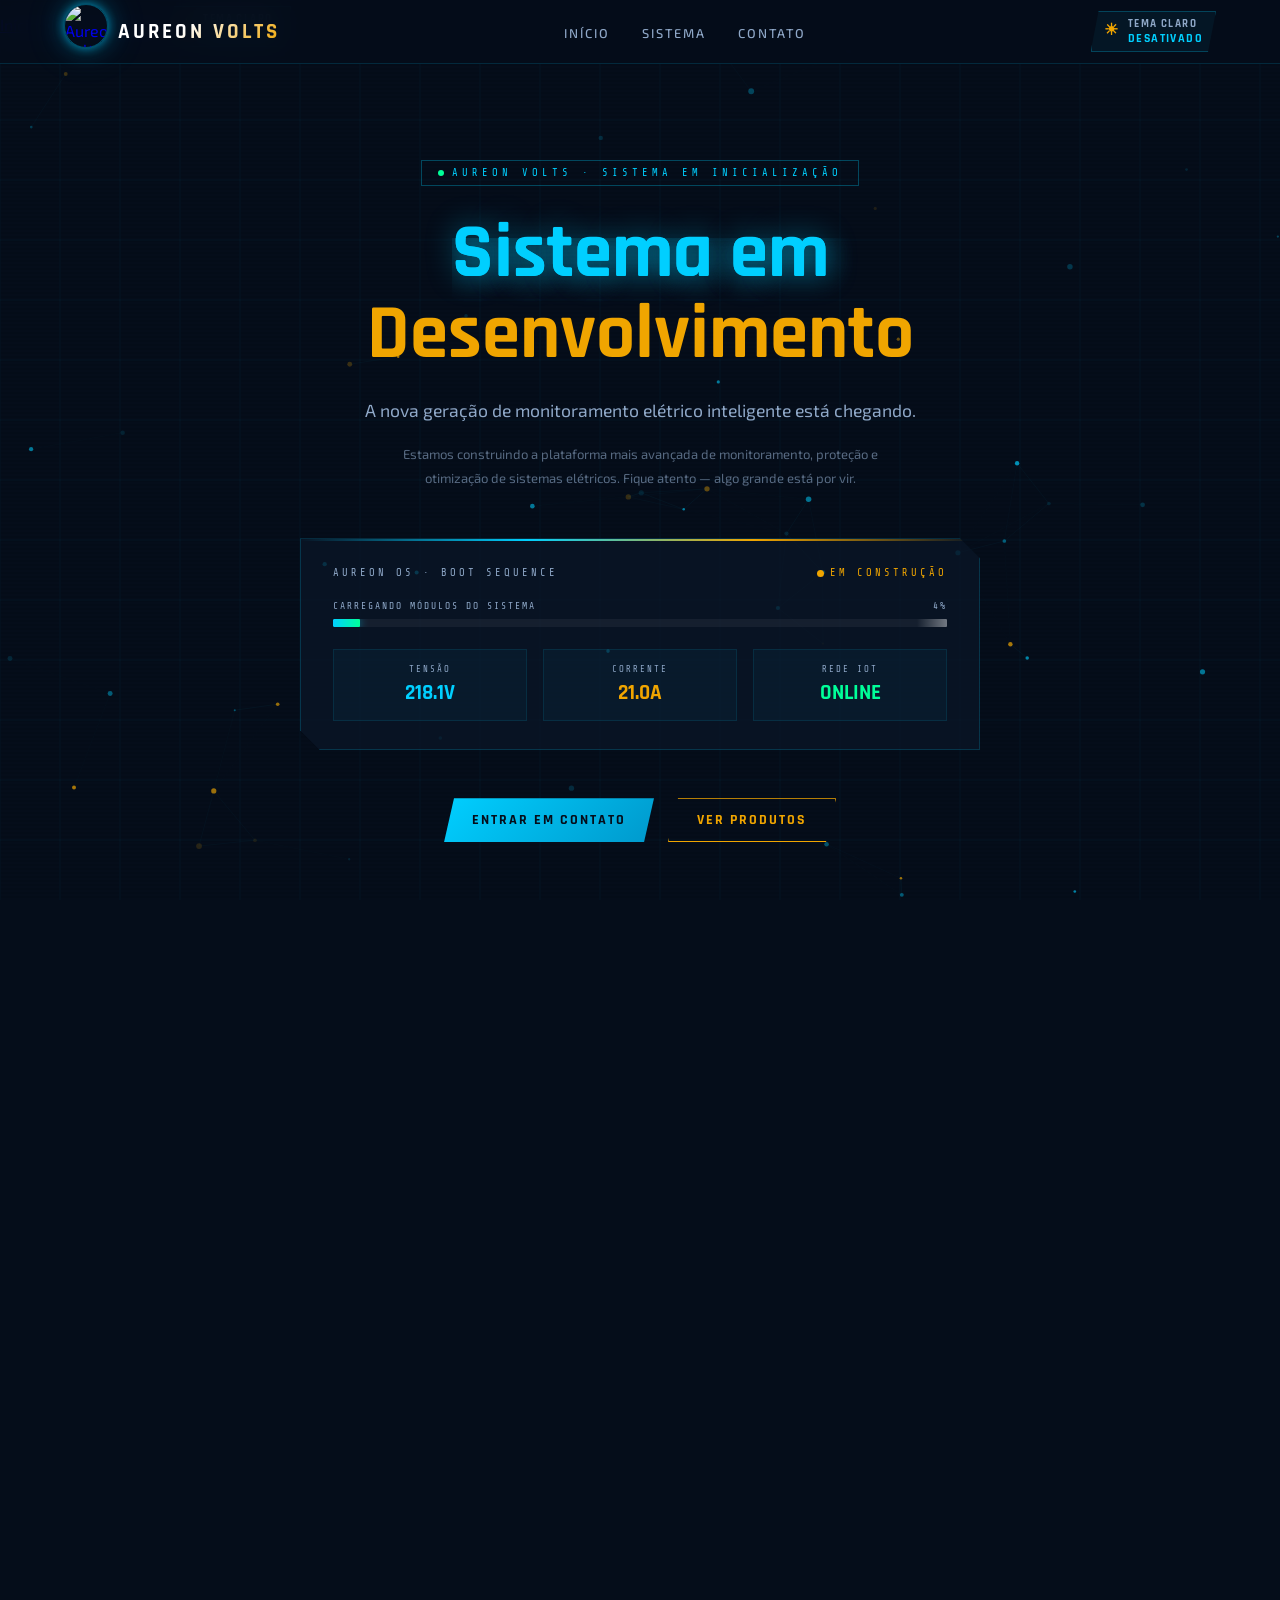
==== commit 53d10249: "Add files via upload" ====
--- a/empresa.html
+++ b/empresa.html
@@ -1387,6 +1387,56 @@
     }
 
     @media (max-width: 768px) {
+      .nav-hbg {
+        display: flex;
+        position: relative;
+        z-index: 310;
+        width: 38px;
+        height: 38px;
+        align-items: center;
+        justify-content: center;
+        border: 0;
+        background: transparent;
+      }
+
+      .nav-mobile {
+        position: fixed;
+        top: 70px;
+        left: 0;
+        right: 0;
+        z-index: 300;
+        display: none;
+        flex-direction: column;
+        gap: 12px;
+        padding: 22px;
+        background: rgba(5, 13, 26, 0.98);
+        border-bottom: 1px solid rgba(0, 207, 255, 0.22);
+        box-shadow: 0 18px 40px rgba(0, 0, 0, 0.35);
+      }
+
+      .nav-mobile.open {
+        display: flex;
+      }
+
+      .nav-mobile a,
+      .nav-mobile .theme-toggle {
+        width: 100%;
+        justify-content: center;
+        text-align: center;
+      }
+
+      .nav-hbg.open span:nth-child(1) {
+        transform: translateY(7px) rotate(45deg);
+      }
+
+      .nav-hbg.open span:nth-child(2) {
+        opacity: 0;
+      }
+
+      .nav-hbg.open span:nth-child(3) {
+        transform: translateY(-7px) rotate(-45deg);
+      }
+
       .btn-primary,
       .btn-secondary,
       .card-btn,
